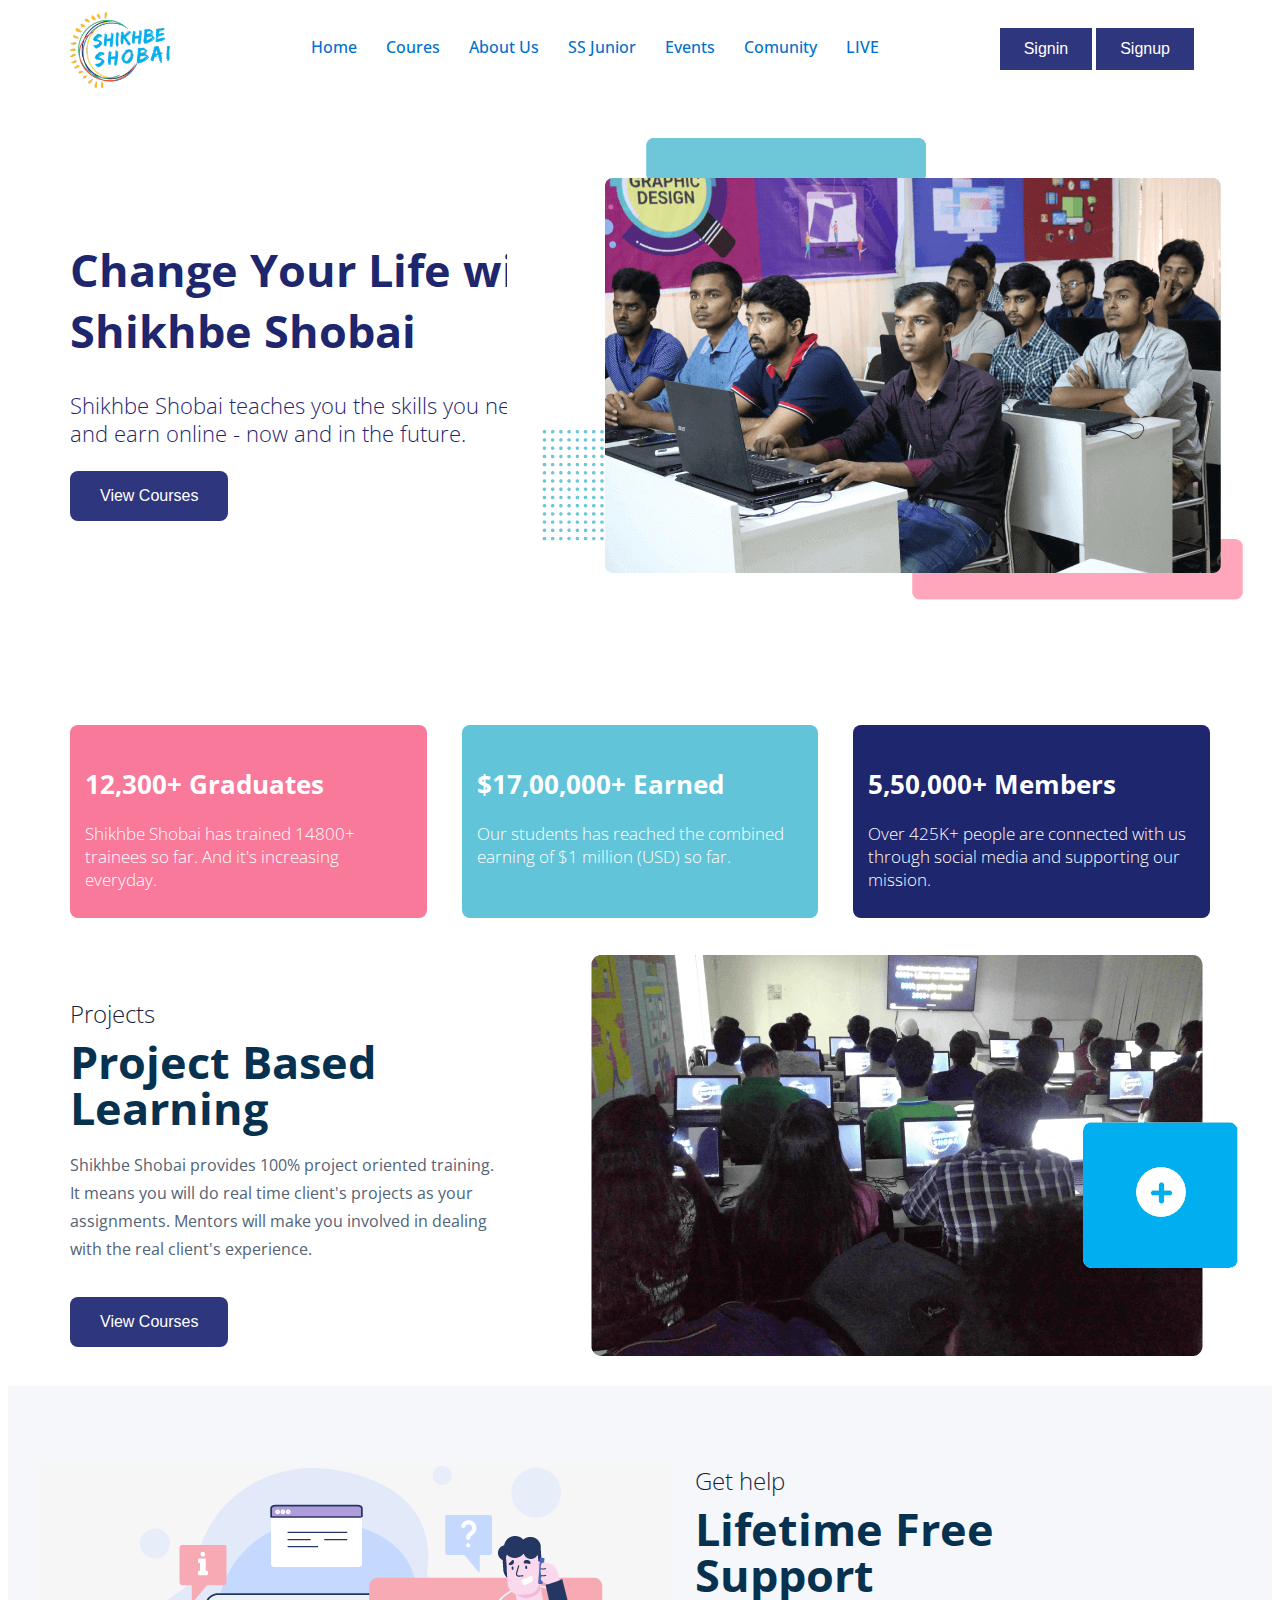
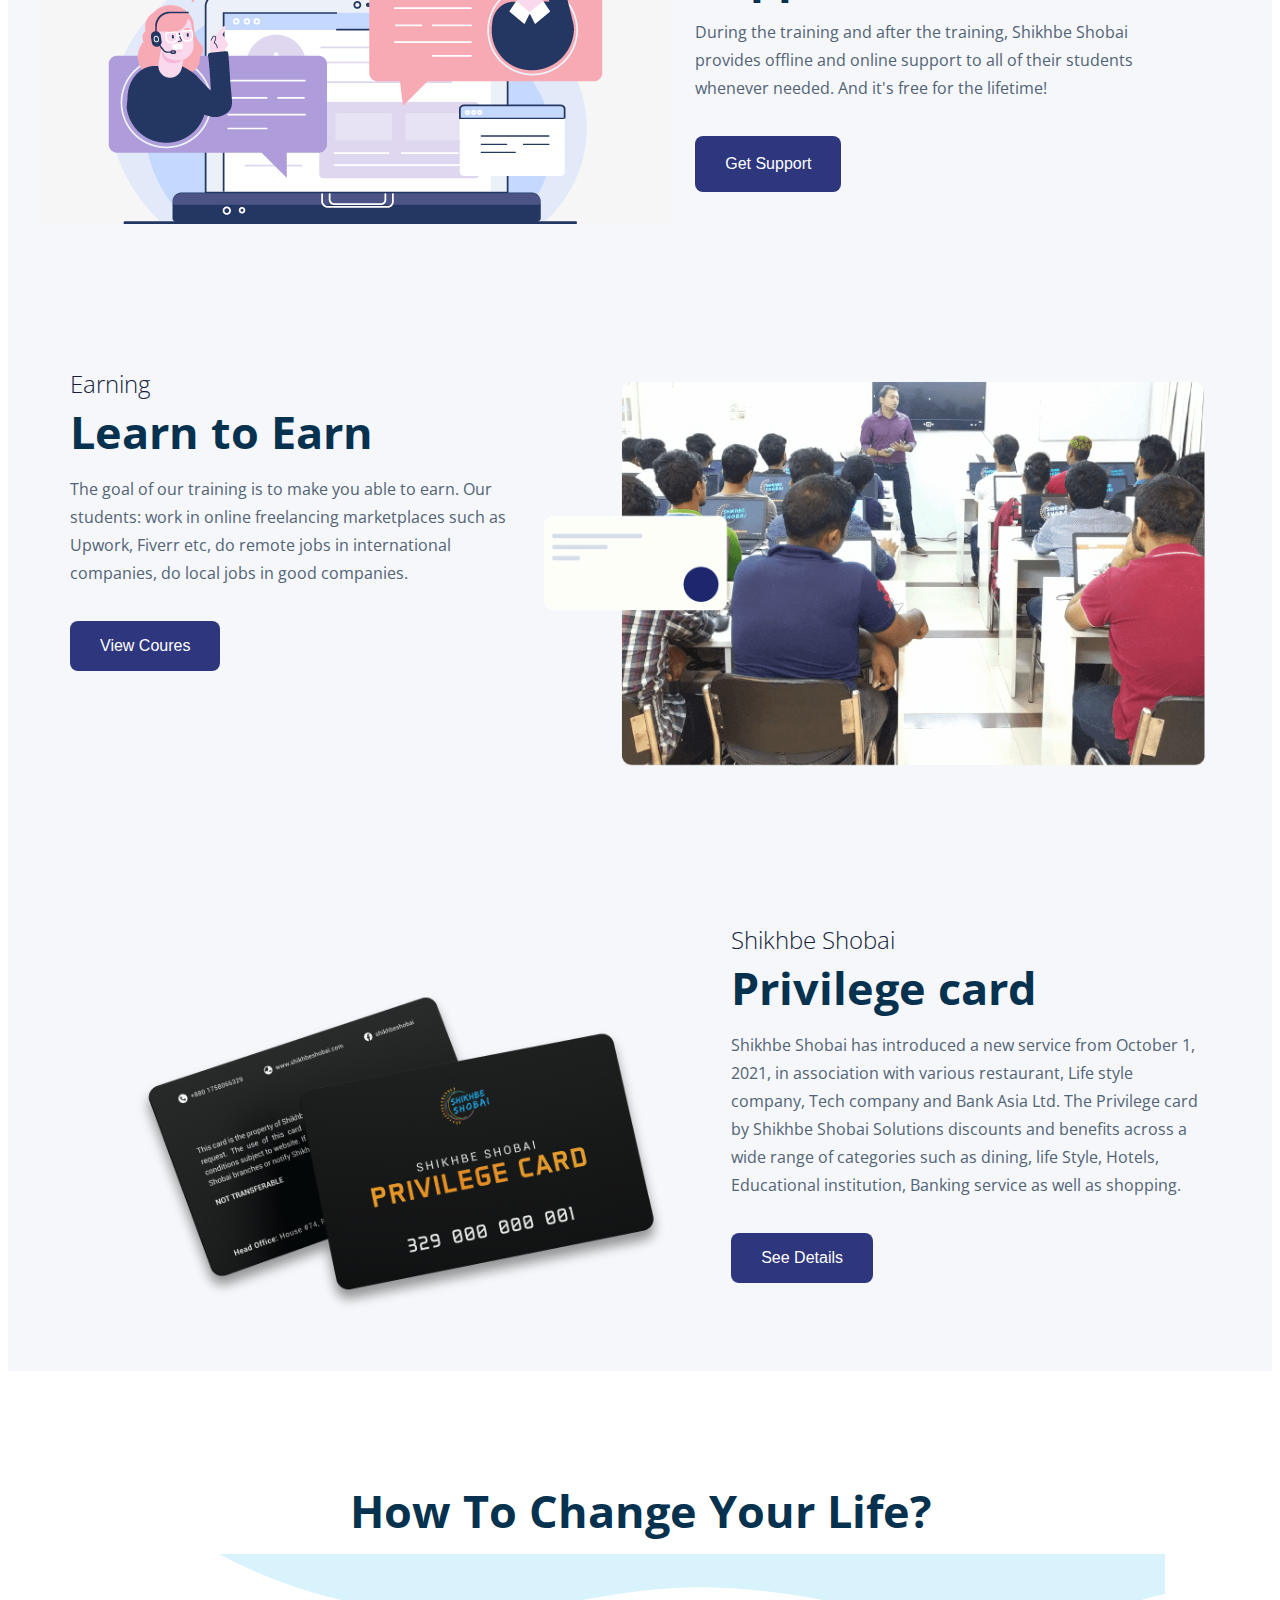
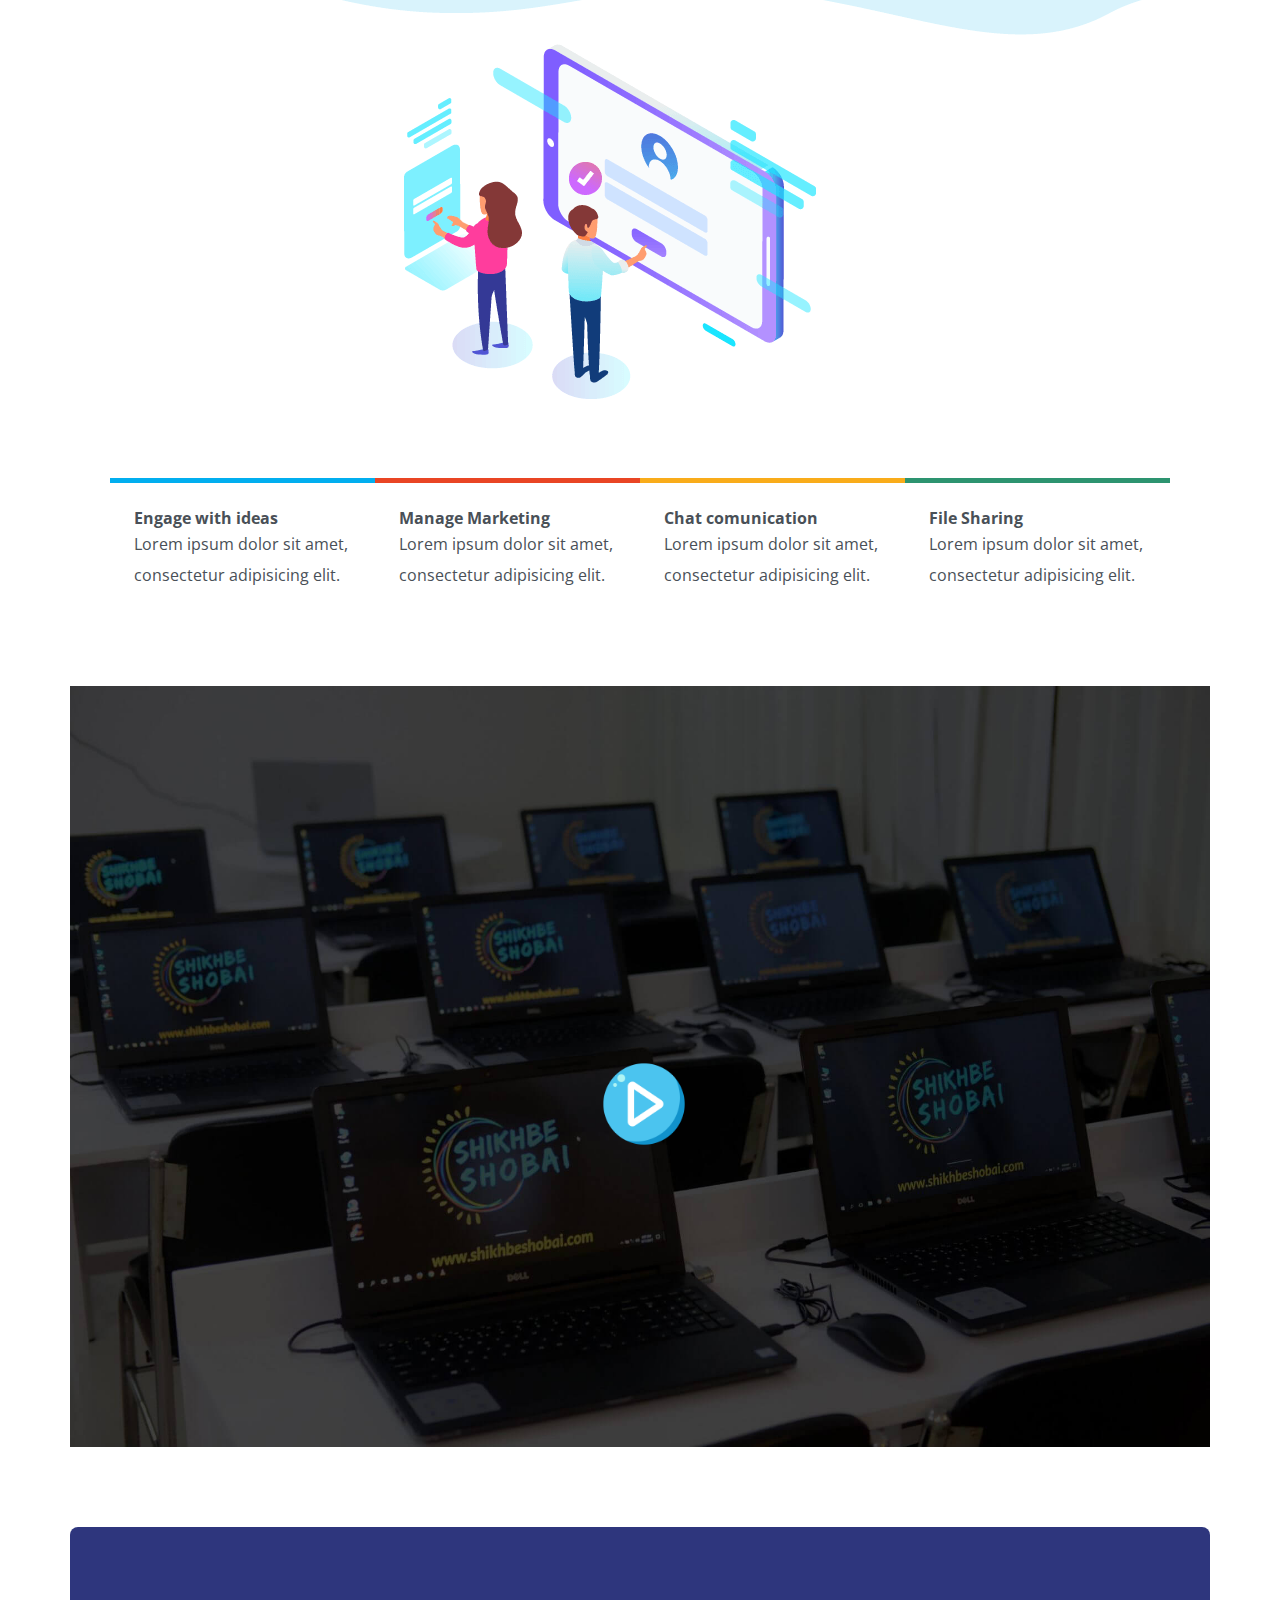
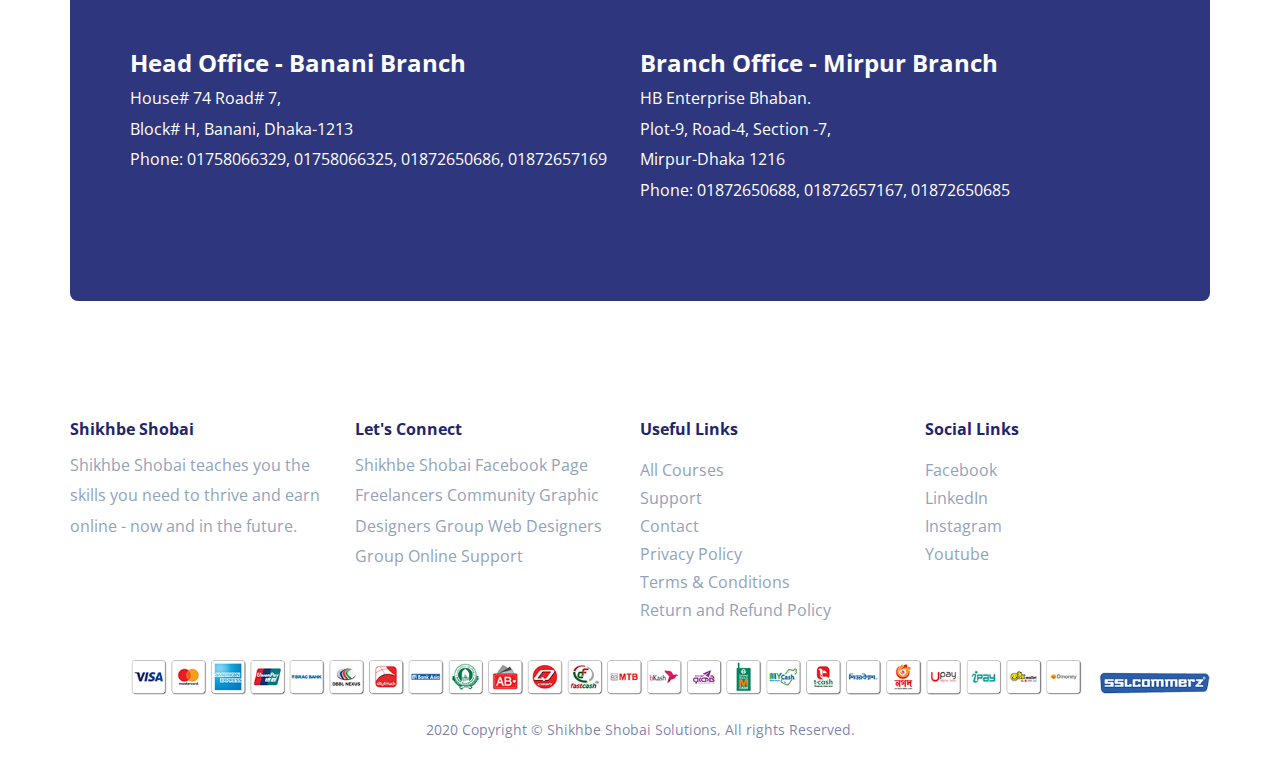
==== index.html @ ce884145 "Add files via upload" ====
<!DOCTYPE html>
<html lang="en">
<head>
    <meta charset="UTF-8">
    <meta http-equiv="X-UA-Compatible" content="IE=edge">
    <meta name="viewport" content="width=device-width, initial-scale=1.0">
    <link rel="stylesheet" href="css/style.css">
    <title>Shikbe Shobai</title>
    <link rel="preconnect" href="https://fonts.googleapis.com">
<link rel="preconnect" href="https://fonts.gstatic.com" crossorigin>
<link href="https://fonts.googleapis.com/css2?family=Open+Sans:ital,wght@0,300;0,400;0,500;0,600;0,700;0,800;1,300;1,400;1,500;1,600;1,700;1,800&display=swap" rel="stylesheet">
    
</head>
<body>
    <!-- Hader code start -->
    <div class="header">
        <div class="container">
          <div class="navbar">
            <div class="logo" >
                <img src="img/Shikhbe-shobai-logo.png" alt="" width="100px">
             </div> 
            <div class="manu-item">
                <ul>
                    <li><a href="">Home</a></li>
                    <li><a href="">Coures</a></li>
                    <li><a href="">About Us</a></li>
                    <li><a href="">SS Junior</a></li>
                    <li><a href="">Events</a></li>
                    <li><a href="">Comunity</a></li>
                    <li><a href="">LIVE</a></li>
                </ul>
            </div>
            <div class="h-btn">
             <div class="Signin">
              <button>Signin</button>
              <button>Signup</button> 
             </div>       
            </div>
          </div>
        </div>

    </div>
    <!-- banner code start -->
   <div class="banner">
    <div class="container">
       <div class="b-content">
        <div class="b-left">
            <h1>Change Your Life with Shikhbe Shobai</h1>
            <p>Shikhbe Shobai teaches you the skills you need to thrive and earn online - now and in the future.</p>
          <a href="">
            <button class="b-btn">View Courses</button>
          </a>
        </div>
        <div class="b-right">
          <img src="img/intro.png" alt="">
        </div>
       </div>
    </div>
   </div>
   <!-- information code start -->
   
   <div class="infor">
    <div class="container">
     <div class="in-content">
      <div class="in-left">
        <h2>12,300+ Graduates</h2>
        <p>Shikhbe Shobai has trained 14800+ trainees so far. And it's increasing everyday.</p>
      </div>
      <div class="in-midd">
        <h2>$17,00,000+ Earned</h2>
        <p>Our students has reached the combined earning of $1 million (USD) so far.</p>
      </div>
      <div class="in-right">
        <h2>5,50,000+ Members</h2>
        <p>Over 425K+ people are connected with us through social media and supporting our mission.</p>
      </div>
     </div>
    </div>
   </div>
   <!-- Project code start -->

   <div class="project">
      <div class="container">
    <div class="project-content">
      <div class="project-left">
          <span>Projects</span>
          <h2>Project Based Learning</h2>
          <p>Shikhbe Shobai provides 100% project oriented training. It means you will do real time client's projects as your assignments. Mentors will make you involved in dealing with the real client's experience.
          </p>
          <a href="">
            <button>View Courses</button>
          </a>
      </div>
      <div class="project-right">
        <img src="img/image2.png" alt="">
      </div>
    </div>
      </div>
   </div>
<!-- services code start -->
<div class="ser-background">
  <div class="services">
    <div class="container">
      <div class="ser-content">
        <div class="ser-left">
          <img src="img/Support.png" alt="">
        </div>
        <div class="ser-right">
          <span>Get help</span>
          <h2>Lifetime Free Support</h2>
          <p>During the training and after the training, Shikhbe Shobai provides offline and online support to all of their students whenever needed. And it's free for the lifetime!
          </p>
          <a href="">
            <button>Get Support</button>
          </a>
        </div>
      </div>
    </div>
  </div>
</div>
<!-- earn code start -->
<div class="ser-background">
  <div class="earn">
    <div class="container">
      <div class="er-content">
        <div class="er-left">
          <span>Earning</span>
          <h2>Learn to Earn</h2>
          <p>The goal of our training is to make you able to earn. Our students: work in online freelancing marketplaces such as Upwork, Fiverr etc, do remote jobs in international companies, do local jobs in good companies.
          </p>
          <a href="">
            <button>View Coures</button>
          </a>
        </div>
        <div class="er-right">
          <img src="img/image3.png" alt="" width="100%" >
        </div>
      </div>
    </div>
  </div>
</div>
<!-- card code start -->
<div class="ser-background">
  <div class="card">
    <div class="container">
      <div class="cd-content">
        <div class="cd-left">
          <img src="img/Card-Mockup.png" alt="" >
        </div>
        <div class="cd-right">
          <span>Shikhbe Shobai</span>
          <h2>Privilege card</h2>
          <p>Shikhbe Shobai has introduced a new service from October 1, 2021, in association with various restaurant, Life style company, Tech company and Bank Asia Ltd. The Privilege card by Shikhbe Shobai Solutions discounts and benefits across a wide range of categories such as dining, life Style, Hotels, Educational institution, Banking service as well as shopping.</p>
          <a href="">
            <button>See Details</button>
          </a>
        </div>
      </div>
    </div>
  </div>
</div>
<!-- motivation code start -->
    <div class="motiv">
      <div class="container">
        <div class="motiv-content">
          <div class="motiv-up"><h2>How To Change Your Life?</h2>
          </div>
          <div class="motiv-down">
            <img src="img/tab-1.png" alt="">
          </div>
        </div>
      </div>
    </div>
    <!-- nav-tabs code start -->
    <div class="nav-tabs">
      <div class="container">
        <div class="nav-tap-content">
          <div class="idea">
            <strong>Engage with ideas</strong>
            <p> Lorem ipsum dolor sit amet, consectetur adipisicing elit.</p>
          </div>
          <div class="marketing">
            <strong>Manage Marketing</strong>
            <p>Lorem ipsum dolor sit amet, consectetur adipisicing elit.</p>
          </div>
          <div class="chat">
            <strong>Chat comunication</strong>
            <p>Lorem ipsum dolor sit amet, consectetur adipisicing elit.</p>
          </div>
          <div class="file">
            <strong>File Sharing</strong>
            <p>Lorem ipsum dolor sit amet, consectetur adipisicing elit.</p>
          </div>      
        </div>
      </div>
    </div>
    <!-- Video code start -->
    <div class="video">
      <div class="container">
        <div class="video-img">
        <img src="img/lab.jpg" alt="">
          <div class="btn-video">
            <a href="https://www.youtube.com/embed/uLDvdlW9VEY">
              <img src="img/play-button.png" alt="">
            </a>
          </div>
        </div>
      </div>
    </div>
    <!-- address code start -->
    <div class="address">
      <div class="container">
        <div class="address-content">
          <div class="address-left">
            <h2>Head Office - Banani Branch</h2>
            <p>House# 74 Road# 7,<br>
              Block# H, Banani, Dhaka-1213 <br>
              Phone: 01758066329, 01758066325, 01872650686, 01872657169</p>
          </div>
          <div class="address-right">
            <h2>Branch Office - Mirpur Branch</h2>
            <p>HB Enterprise Bhaban. <br>
              Plot-9, Road-4, Section -7,<br>
              Mirpur-Dhaka 1216 <br>
              Phone: 01872650688, 01872657167, 01872650685</p>
          </div>
        </div>
      </div>
    </div>
    <!-- footer code start -->
    <div class="footer">
      <div class="container">
        <div class="footer-content">
          <div class="f-address">
            <h5>Shikhbe Shobai</h5>
            <p>Shikhbe Shobai teaches you the skills you need to thrive and earn online - now and in the future.</p>
          </div>
          <div class="f-connect">
            <h5>Let's Connect</h5>
            <p>Shikhbe Shobai Facebook Page Freelancers Community Graphic Designers Group Web Designers Group Online Support</p>
          </div>
          <div class="f-links">
            <h5>Useful Links</h5>
            <ul>
             <div class="hover">
              <li><a href=""></a>All Courses</li>
              <li><a href=""></a>Support</li>
              <li><a href=""></a>Contact</li>
              <li><a href=""></a>Privacy Policy</li>
              <li><a href=""></a>Terms & Conditions</li>
              <li><a href=""></a>Return and Refund Policy</li>
             </div>
            </ul>
          </div>
          <div class="f-s-links">
            <h5>Social Links</h5>
            <ul>
              <div class="hover">
              <li><a href=""></a>Facebook</li>
              <li><a href=""></a>LinkedIn</li>
              <li><a href=""></a>Instagram</li>
              <li><a href=""></a>Youtube</li>
              </div>
            </ul>
          </div>
        </div>
      </div>
    </div>
    <!-- partner code start -->
    <div class="partner">
      <div class="container">
        <div class="partner-content">
          <img src="img/ssl_logo.png" alt="">
        </div>
      </div>
    </div>
</body>
<!-- Copyright code start -->
<div class="copyright">
  <p>2020 Copyright © Shikhbe Shobai Solutions, All rights Reserved.</p>
</div>
</html>
---- css/style.css ----
/* 
  margin: 0;
  padding: 0;
*/
body{
    font-family: 'Open Sans', sans-serif;
}
a{
    text-decoration: none;
}
.header{
    width: 100%;
    padding-top: 4px;
    padding-bottom: 16px;
}
.container{
    width: 1140px;
    margin: auto;
}

.navbar{
    display: flex;
    justify-content: space-between;
}
.manu-item li{
    list-style: none;
    display: inline-block;
    margin-left: 11px;
    margin-right: 14px;
    margin-top: 8px;
}
.manu-item a{
    font-size: 16px;
    color: #0071cc;
    font-weight: 500;
}
.manu-item :hover{
    color: #1e266d;
}
.h-btn{
    margin: 16px;
}
.Signin :hover{
    background-color: #0071cc;

}
.h-btn button {
    background-color: #2e367d;
    color: white;
    padding-top: 12px;
    padding-bottom: 12px;
    padding-left: 24px;
    padding-right: 24px;  
    border: none;
    font-size: 16px;
    cursor: pointer;
}
.banner{
    width: 100%;
}
.b-content{
    display: flex;

}
.b-left{
    flex-basis: 50%;
    padding-top: 100px;
}
.b-left h1{
    color: #1e266d;
    font-size: 45px;
    font-weight: 700;
}
.b-left p{
    color: #1e266d;
}
.b-right{
    flex-basis: 50%;
}
.b-right img{
    position: absolute;
    right: 0px;
    top: 120px;

}
.b-left p{
    margin-bottom: 20px;
    margin-top: 20px;
    font-size: 22px;
    color: #1e266d;
    line-height: 28px;
    font-weight: 300;
}
.b-btn{
    background-color: #2e367d;
    color: white;
    padding: 16px 30px;
    border: none;
    font-size: 16px;
    margin-top: 4px;
    border-radius: 8px;
    cursor: pointer;
}
.b-left a :hover{
    background-color: #0071cc;
}
.infor{
    width: 100%;
    padding-top: 4px;
    padding-bottom: 16px;
}
.in-content{
    display: flex;
    justify-content: space-between;
    margin-top: 200px;
}
.in-left{
    background-color:#f9799a;
    border-radius: 8px;
    padding: 20px 15px 10px 15px;
    display: block;
    font-size: 17px;
    font-weight: 300;
    color: #fff;
    flex-basis:33.33%;
    margin-right: 35px;
}
.in-midd{
    background-color:#61c4d8;
    border-radius: 8px;
    padding: 20px 15px 10px 15px;
    display: block;
    font-size: 17px;
    font-weight: 300;
    color: #fff;;
    flex-basis:33.33%;
    margin-right: 35px;
}
.in-right{
    background-color:#1e266d;
    border-radius: 8px;
    padding: 20px 15px 10px 15px;
    display: block;
    font-size: 17px;
    font-weight: 300;
    color: #fff;
    flex-basis:33.33%;
    margin-right: 0px;
}
.project{
    width: 100%;
}
.project-content{
    display: flex;
}
.project-left{
      flex-basis: 42%;
      margin-top: 25px;
      padding-top: 40px;
}
.project-left h2{
    color:  #07324f;
    font-size: 45px;
    font-weight: 700;
    margin: 0 0 20px;
    line-height: 46px;
}
.project-right{
    flex-basis: 60%;
    margin: 0px -28px 0px 61px;
}
.project-left span{
    color: #171f3c;
    font-size: 24px;
    display: block;
    margin-bottom: 10px;
    line-height: 30px;
    font-weight: 300;
}
.project-left p{
        color: #526375;
        font-size: 16px;
        line-height: 28px;
        font-weight: 400;
        margin-bottom: 30px;
        margin-top: 0px;
}
.project-left button{
    background-color: #2e367d;
    color: white;
    padding: 16px 30px;
    border: none;
    font-size: 16px;
    margin-top: 4px;
    border-radius: 8px;
    cursor: pointer;
}
.project-left a :hover {
    background-color: #0071cc;
}
.services{
      width: 100%;
      padding-top: 80px;
      padding-bottom: 60px
}
.ser-content{
    display: flex;
}
.ser-right span{
    color: #171f3c;
    font-size: 24px;
    display: block;
    margin-bottom: 10px;
    line-height: 30px;
    font-weight: 300;
}
.ser-right h2{
    font-size: 45px;
    color: #07324f;
    line-height: 46px;
    margin-bottom: 20px;
    font-weight: 700;
    margin-top: 0px;
}
.ser-right p{
    color: #526375;
    font-size: 16px;
    line-height: 28px;
    font-weight: 400;
    margin-bottom: 30px;
    margin-top: 0px;
}
.ser-right button{
    background-color: #2e367d;
    color: white;
    padding: 19px 30px;
    border: none;
    font-size: 16px;
    margin-top: 4px;
    border-radius: 8px;
    cursor: pointer;
}
.ser-right a :hover{
    background-color: #0071cc;
}
.ser-right{
 flex-basis: 42%;   
}
.ser-left{
    flex-basis: 58%;
    margin: 0px -4px 0px -32px;
}
.ser-background{
    background-color: #f5f7fa;
}
.earn{
    width: 100%;
    padding-top: 80px;
    padding-bottom: 60px;
}
.er-content{
    display: flex;
}
.er-left span{
    color: #171f3c;
    font-size: 24px;
    display: block;
    margin-bottom: 10px;
    line-height: 30px;
    font-weight: 300;
}
.er-left h2{
font-size: 45px;
color: #07324f;
line-height: 46px;
margin-bottom: 20px;
font-weight: 700;
margin-top: 0px;
}
.er-left p{
    color: #526375;
    font-size: 16px;
    line-height: 28px;
    font-weight: 400;
    margin-bottom: 30px;
    margin-top: 0px;
    margin-right: 30px;
}
.er-left button{
    background-color: #2e367d;
    color: white;
    padding: 16px 30px;
    border: none;
    font-size: 16px;
    margin-top: 4px;
    border-radius: 8px;
    cursor: pointer;
}
.er-left a :hover{
    background-color: #0071cc;
}
.er-left{
    flex-basis: 42%;
}
.er-right{
    flex-basis: 58%;
    width: 100%;
    margin: 0px -31px 0px -5px;
}
.card{
    width: 100%;
    padding-top: 80px;
    padding-bottom: 60px;
}
.cd-content{
    display: flex;
}
.cd-right span{
    color: #171f3c;
    font-size: 24px;
    display: block;
    margin-bottom: 10px;
    line-height: 30px;
    font-weight: 300;
}
.cd-right h2{
    font-size: 45px;
    color: #07324f;
    line-height: 46px;
    margin-bottom: 20px;
    font-weight: 700;
    margin-top: 0px;
}
.cd-right p{
    color: #526375;
    font-size: 16px;
    line-height: 28px;
    font-weight: 400;
    margin-bottom: 30px;
    margin-top: 0px;
}
.cd-right button{
    background-color: #2e367d;
    color: white;
    padding: 16px 30px;
    border: none;
    font-size: 16px;
    margin-top: 4px;
    border-radius: 8px;
    cursor: pointer;
}
.cd-right a :hover{
    background-color: #0071cc;
}
.cd-right{
    flex-basis: 42%;
}
.cd-left{
    flex-basis:58%;  
}
.cd-left img{
    width: 80%;
    display: block;
    margin: 50px auto 0;
}
.motiv{
    width: 100%;
    padding-top: 80px;
}
.motiv-content{
    margin-right: -15px;
    margin-left: -15px;
}
.motiv-up h2{
    font-size: 45px;
    color: #07324f;
    line-height: 46px;
    margin-bottom: 20px;
    font-weight: 700;
    text-align: center;
} 
.motiv-down{
    width: 100%;
    vertical-align: inherit;
}
.nav-tabs{
    width: 100%;
    padding-bottom: 80px;
}
.nav-tap-content{
    display: flex;
    padding: 1.5rem 2.5rem 0;
}
.idea{
    flex-basis: 25%;
    padding: 1.5rem 1.5rem 0;
    color: #495057;
    border: none;
    background-color: #fff;
    border-color: transparent;
    border-top: 5px solid #01AEEF;
}
.marketing{
    flex-basis: 25%;
    padding: 1.5rem 1.5rem 0;
    color: #495057;
    border: none;
    background-color: #fff;
    border-color: transparent;
    border-top: 5px solid #E94524;
}
.chat{
    flex-basis: 25%;   
    padding:1.5rem 1.5rem 0;
    color: #495057;
    border: none;
    background-color: #fff;
    border-color: transparent;
    border-top: 5px solid #F9AC1A;
}
.file{
    flex-basis: 25%;
    padding:1.5rem 1.5rem 0;
    color: #495057;
    border: none;
    background-color: #fff;
    border-color: transparent;
    border-top: 5px solid #2D9470;
}
.nav-tap-content strong{
    display: block;
}
.nav-tap-content p{
    line-height: 1.9;
    margin-top: 0;
}
.video-img img{
 width: 100%;
}
.btn-video{
width: 100%;
}
.btn-video img{
    width: 100px;
}
.video-img{
    position: relative;
}
.btn-video{
    width: 100%;
    margin: 0 auto;
}
.btn-video a{
    position: absolute;
    top: 48%;
    left: 46%;
}
.btn-video img{
    transition: ease-out 1s;
}
.btn-video a :hover{
    transition: 1s;
    scale:1.2 ;
}
.address{
    width: 100%;
    margin-top: 75px;
}
.address-content{
    display: flex;
    border-radius: 8px;
    margin-bottom: 60px;
    padding: 100px 60px 80px 60px;
    background-color: #2e367d;
}
.address-left h2{
    color: #fff;
    font-size: 24px;
    margin-bottom: -12px;
}
.address-left p{
    color: #fff;
    line-height: 1.9;
}
.address-right h2{
    color: #fff;
    font-size: 24px;
    margin-bottom: -12px;
}
.address-right p{
    color: #fff;
    line-height: 1.9;
}
.address-left{
    flex-basis: 50%;
}
.address-right{
    flex-basis: 50%;
}
.footer{
    width: 100%;
    padding: 30px 0 20px;
}
.footer-content{
    display: flex;
}
.f-address{
    flex-basis: 25%;
}
.f-connect{
    flex-basis: 25%;
}
.f-links{
    flex-basis: 25%;
}
.f-s-links{
    flex-basis: 25%;
}
.f-address h5{
    color: #1e266d;
    font-size: 16px;
    margin-bottom: 0px;
}
.f-address p{
    color: #91a3bb;
    line-height: 1.9;
    padding-right: 17px;
    margin-top: 10px;
}
.f-connect h5{
    color: #1e266d;
    font-size: 16px;
    margin-bottom: 0px;
}
.f-connect p{
    color: #91a3bb;
    line-height: 1.9;
    padding-right: 17px;
    margin-top: 10px;
}
.f-links h5{
    color: #1e266d;
    font-size: 16px;
    margin-bottom: 0px;
}
.f-links ul{
    list-style: none;
    padding-left: 0px;
    color: #91a3bb;
    line-height: 28px;
    cursor: pointer;
}
.hover :hover{
    color: #2e367d;
}
.hover li{
    transition: 0.5s;
}
.hover li:hover{
    transition: 0.5s;
    margin-left: 12px;
}
.f-s-links ul{
    list-style: none;
    padding-left: 0px;
    color: #91a3bb;
    line-height: 28px;
    cursor: pointer;
}
.f-s-links h5{
    color: #1e266d;
    font-size: 16px;
    margin-bottom: 0px;
}
.partner{
    width: 100%;
}
.partner-content img{
    width: 100%;
}
.copyright{
    text-align: center;
}
.copyright p{
    margin: 0px auto;
    padding-top: 20px;
    padding-bottom: 10px;
    color: #2e367da1;
    font-size: 14px;
}
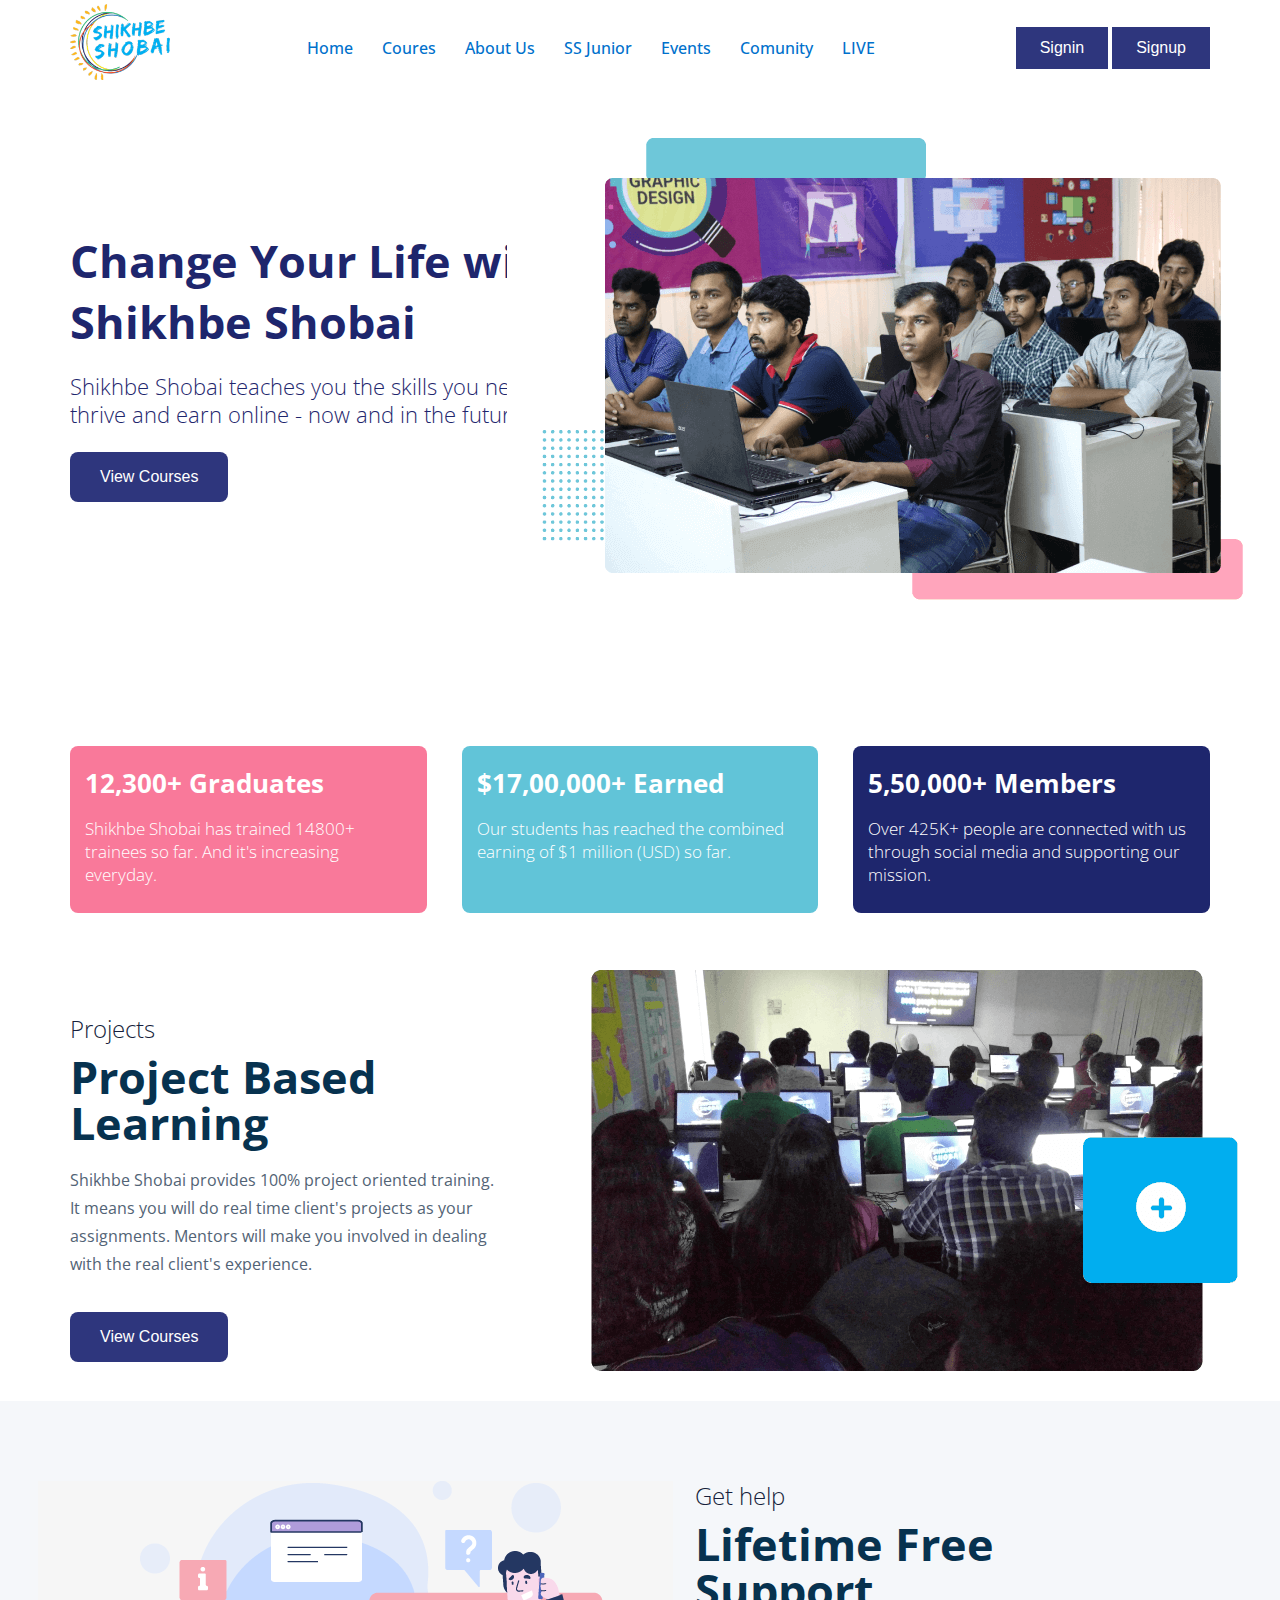
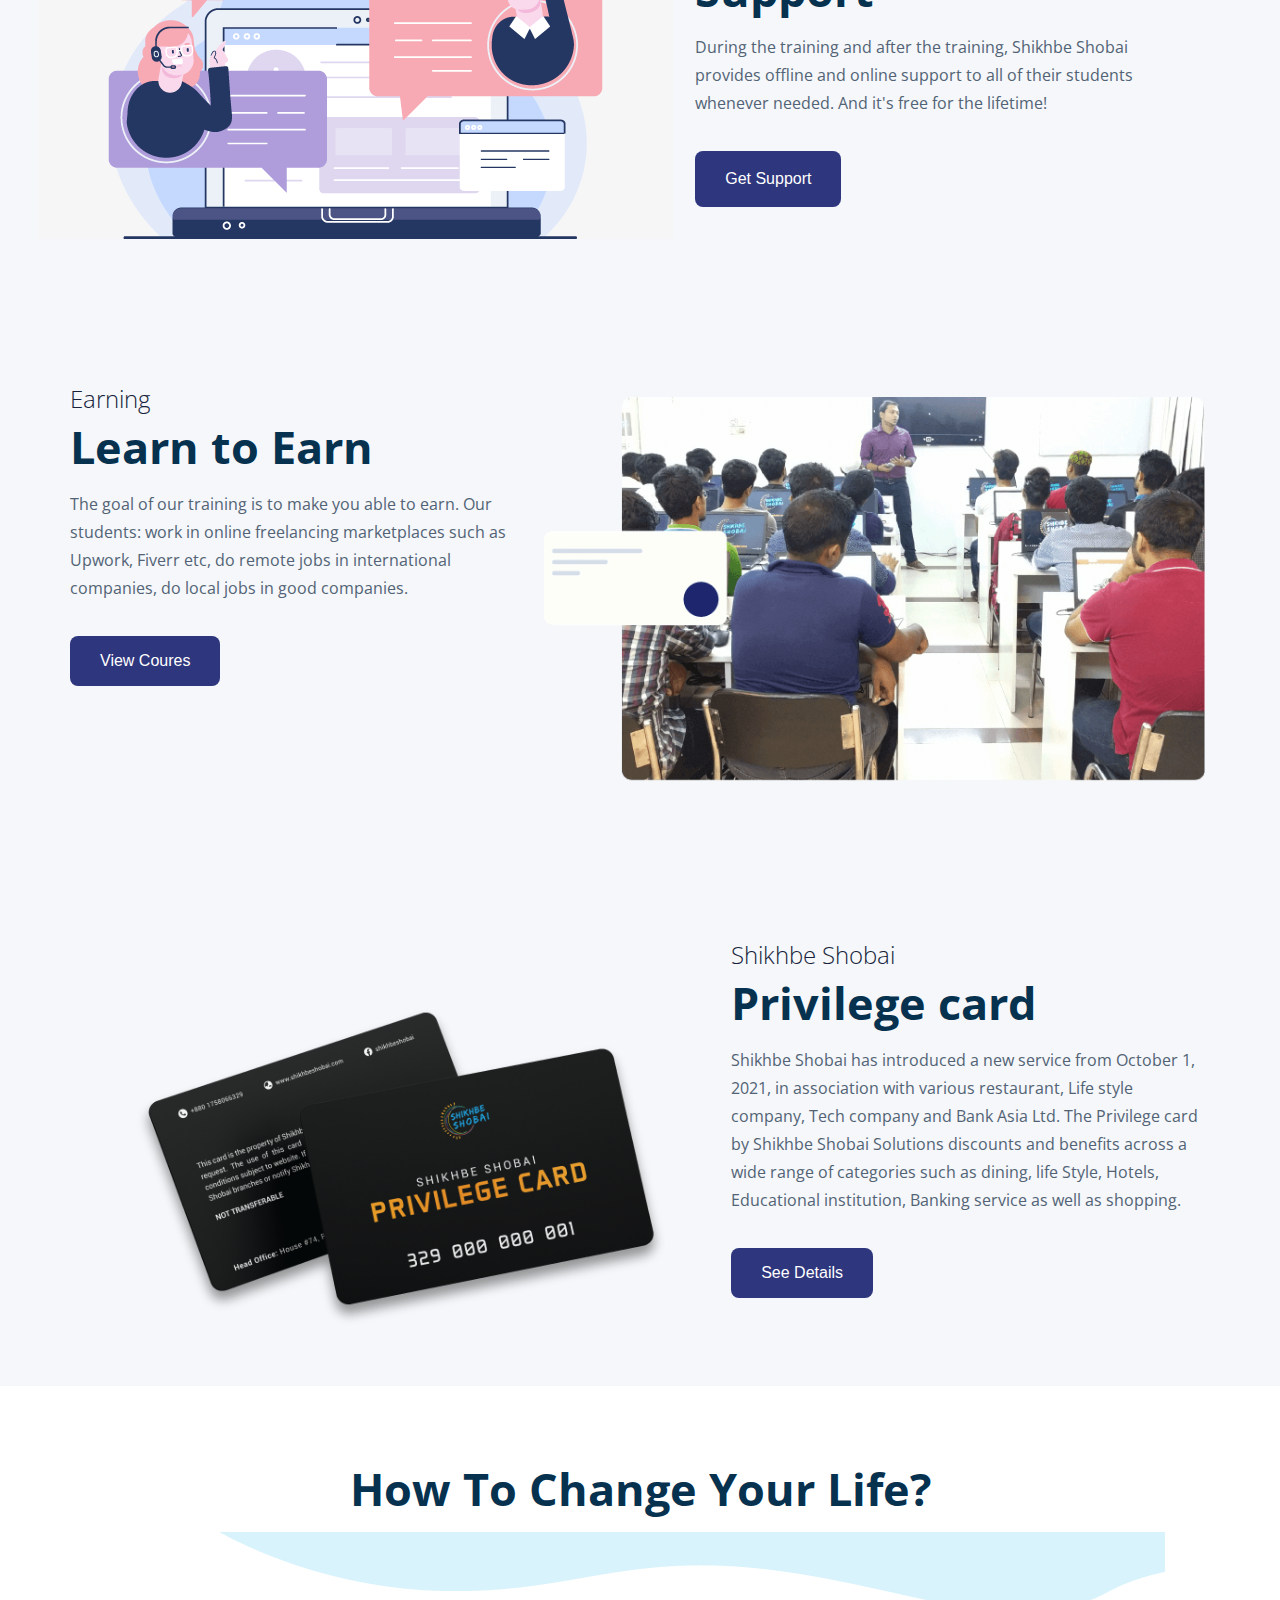
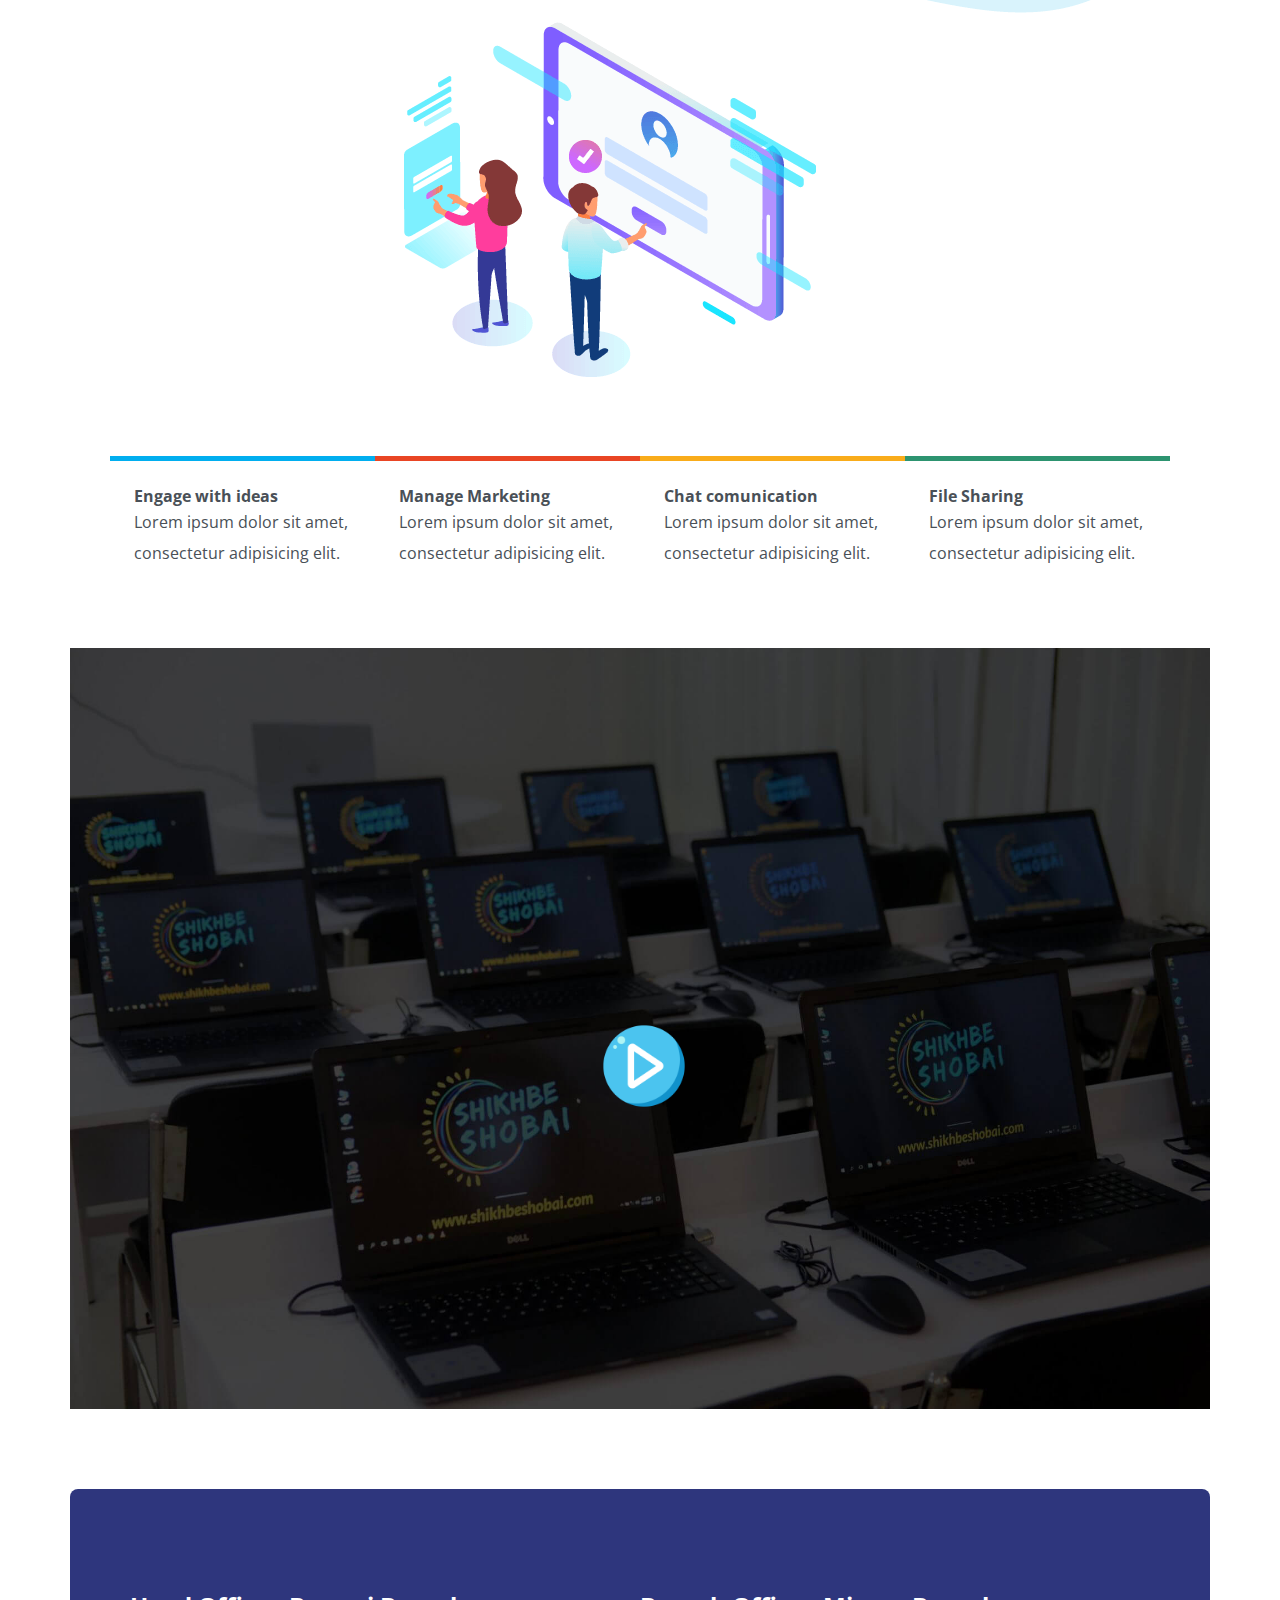
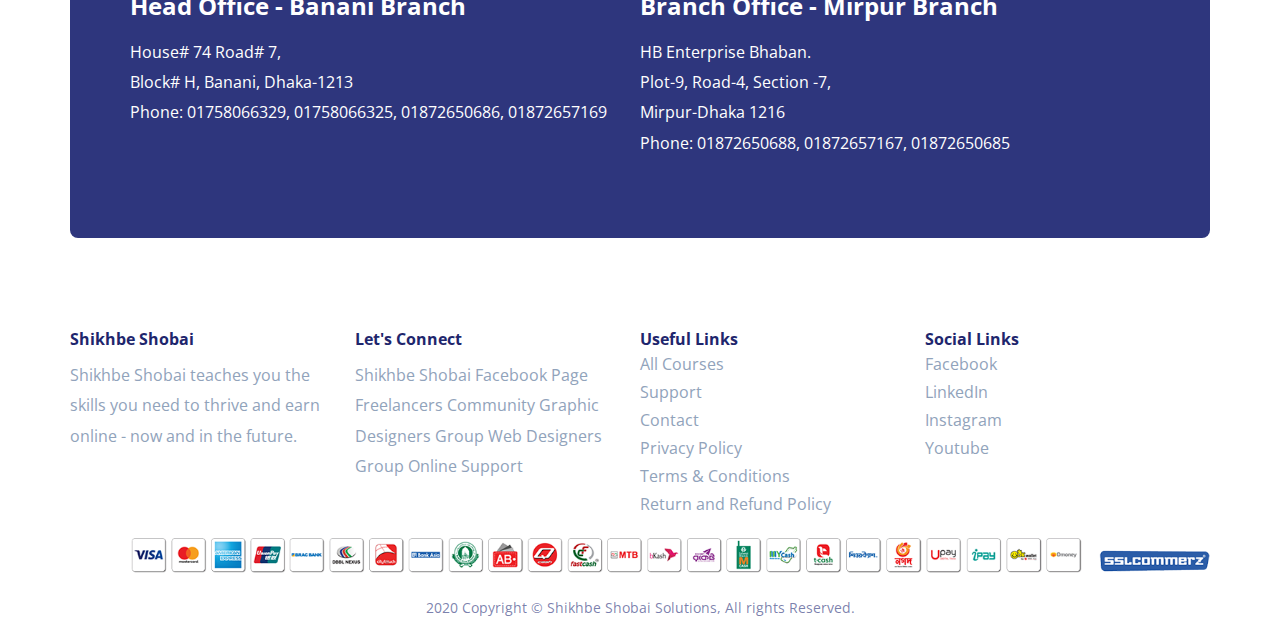
==== commit c257f9e2: "Add files via upload" ====
--- a/index.html
+++ b/index.html
@@ -1,172 +1,204 @@
 <!DOCTYPE html>
 <html lang="en">
-<head>
-    <meta charset="UTF-8">
-    <meta http-equiv="X-UA-Compatible" content="IE=edge">
-    <meta name="viewport" content="width=device-width, initial-scale=1.0">
-    <link rel="stylesheet" href="css/style.css">
+  <head>
+    <meta charset="UTF-8" />
+    <meta http-equiv="X-UA-Compatible" content="IE=edge" />
+    <meta name="viewport" content="width=device-width, initial-scale=1.0" />
     <title>Shikbe Shobai</title>
-    <link rel="preconnect" href="https://fonts.googleapis.com">
-<link rel="preconnect" href="https://fonts.gstatic.com" crossorigin>
-<link href="https://fonts.googleapis.com/css2?family=Open+Sans:ital,wght@0,300;0,400;0,500;0,600;0,700;0,800;1,300;1,400;1,500;1,600;1,700;1,800&display=swap" rel="stylesheet">
-    
-</head>
-<body>
+    <!-- css link here -->
+    <link rel="stylesheet" href="css/style.css" />
+    <!-- fonts link here -->
+    <link rel="preconnect" href="https://fonts.googleapis.com" />
+    <link rel="preconnect" href="https://fonts.gstatic.com" crossorigin />
+    <link
+      href="https://fonts.googleapis.com/css2?family=Open+Sans:ital,wght@0,300;0,400;0,500;0,600;0,700;0,800;1,300;1,400;1,500;1,600;1,700;1,800&display=swap"
+      rel="stylesheet"
+    />
+  </head>
+  <body>
     <!-- Hader code start -->
     <div class="header">
+      <div class="container">
+        <div class="navbar">
+          <div class="logo">
+            <img src="img/Shikhbe-shobai-logo.png" alt="" width="100px" />
+          </div>
+          <div class="manu-item">
+            <ul>
+              <li><a href="">Home</a></li>
+              <li><a href="">Coures</a></li>
+              <li><a href="">About Us</a></li>
+              <li><a href="">SS Junior</a></li>
+              <li><a href="">Events</a></li>
+              <li><a href="">Comunity</a></li>
+              <li><a href="">LIVE</a></li>
+            </ul>
+          </div>
+          <div class="h-btn">
+            <div class="Signin">
+              <a href="signin.html"><button>Signin</button></a>
+              <a href="signup.html"><button>Signup</button></a>
+            </div>
+          </div>
+        </div>
+      </div>
+    </div>
+    <!-- banner code start -->
+    <div class="banner">
+      <div class="container">
+        <div class="b-content">
+          <div class="b-left">
+            <h1>Change Your Life with Shikhbe Shobai</h1>
+            <p>
+              Shikhbe Shobai teaches you the skills you need to thrive and earn
+              online - now and in the future.
+            </p>
+            <a href="">
+              <button class="b-btn">View Courses</button>
+            </a>
+          </div>
+          <div class="b-right">
+            <img src="img/intro.png" alt="" />
+          </div>
+        </div>
+      </div>
+    </div>
+    <!-- information code start -->
+
+    <div class="infor">
+      <div class="container">
+        <div class="in-content">
+          <div class="in-left">
+            <h2>12,300+ Graduates</h2>
+            <p>
+              Shikhbe Shobai has trained 14800+ trainees so far. And it's
+              increasing everyday.
+            </p>
+          </div>
+          <div class="in-midd">
+            <h2>$17,00,000+ Earned</h2>
+            <p>
+              Our students has reached the combined earning of $1 million (USD)
+              so far.
+            </p>
+          </div>
+          <div class="in-right">
+            <h2>5,50,000+ Members</h2>
+            <p>
+              Over 425K+ people are connected with us through social media and
+              supporting our mission.
+            </p>
+          </div>
+        </div>
+      </div>
+    </div>
+    <!-- Project code start -->
+
+    <div class="project">
+      <div class="container">
+        <div class="project-content">
+          <div class="project-left">
+            <span>Projects</span>
+            <h2>Project Based Learning</h2>
+            <p>
+              Shikhbe Shobai provides 100% project oriented training. It means
+              you will do real time client's projects as your assignments.
+              Mentors will make you involved in dealing with the real client's
+              experience.
+            </p>
+            <a href="">
+              <button>View Courses</button>
+            </a>
+          </div>
+          <div class="project-right">
+            <img src="img/image2.png" alt="" />
+          </div>
+        </div>
+      </div>
+    </div>
+    <!-- services code start -->
+    <div class="ser-background">
+      <div class="services">
         <div class="container">
-          <div class="navbar">
-            <div class="logo" >
-                <img src="img/Shikhbe-shobai-logo.png" alt="" width="100px">
-             </div> 
-            <div class="manu-item">
-                <ul>
-                    <li><a href="">Home</a></li>
-                    <li><a href="">Coures</a></li>
-                    <li><a href="">About Us</a></li>
-                    <li><a href="">SS Junior</a></li>
-                    <li><a href="">Events</a></li>
-                    <li><a href="">Comunity</a></li>
-                    <li><a href="">LIVE</a></li>
-                </ul>
-            </div>
-            <div class="h-btn">
-             <div class="Signin">
-              <button>Signin</button>
-              <button>Signup</button> 
-             </div>       
-            </div>
-          </div>
-        </div>
-
-    </div>
-    <!-- banner code start -->
-   <div class="banner">
-    <div class="container">
-       <div class="b-content">
-        <div class="b-left">
-            <h1>Change Your Life with Shikhbe Shobai</h1>
-            <p>Shikhbe Shobai teaches you the skills you need to thrive and earn online - now and in the future.</p>
-          <a href="">
-            <button class="b-btn">View Courses</button>
-          </a>
-        </div>
-        <div class="b-right">
-          <img src="img/intro.png" alt="">
-        </div>
-       </div>
-    </div>
-   </div>
-   <!-- information code start -->
-   
-   <div class="infor">
-    <div class="container">
-     <div class="in-content">
-      <div class="in-left">
-        <h2>12,300+ Graduates</h2>
-        <p>Shikhbe Shobai has trained 14800+ trainees so far. And it's increasing everyday.</p>
-      </div>
-      <div class="in-midd">
-        <h2>$17,00,000+ Earned</h2>
-        <p>Our students has reached the combined earning of $1 million (USD) so far.</p>
-      </div>
-      <div class="in-right">
-        <h2>5,50,000+ Members</h2>
-        <p>Over 425K+ people are connected with us through social media and supporting our mission.</p>
-      </div>
-     </div>
-    </div>
-   </div>
-   <!-- Project code start -->
-
-   <div class="project">
-      <div class="container">
-    <div class="project-content">
-      <div class="project-left">
-          <span>Projects</span>
-          <h2>Project Based Learning</h2>
-          <p>Shikhbe Shobai provides 100% project oriented training. It means you will do real time client's projects as your assignments. Mentors will make you involved in dealing with the real client's experience.
-          </p>
-          <a href="">
-            <button>View Courses</button>
-          </a>
-      </div>
-      <div class="project-right">
-        <img src="img/image2.png" alt="">
-      </div>
-    </div>
-      </div>
-   </div>
-<!-- services code start -->
-<div class="ser-background">
-  <div class="services">
-    <div class="container">
-      <div class="ser-content">
-        <div class="ser-left">
-          <img src="img/Support.png" alt="">
-        </div>
-        <div class="ser-right">
-          <span>Get help</span>
-          <h2>Lifetime Free Support</h2>
-          <p>During the training and after the training, Shikhbe Shobai provides offline and online support to all of their students whenever needed. And it's free for the lifetime!
-          </p>
-          <a href="">
-            <button>Get Support</button>
-          </a>
-        </div>
-      </div>
-    </div>
-  </div>
-</div>
-<!-- earn code start -->
-<div class="ser-background">
-  <div class="earn">
-    <div class="container">
-      <div class="er-content">
-        <div class="er-left">
-          <span>Earning</span>
-          <h2>Learn to Earn</h2>
-          <p>The goal of our training is to make you able to earn. Our students: work in online freelancing marketplaces such as Upwork, Fiverr etc, do remote jobs in international companies, do local jobs in good companies.
-          </p>
-          <a href="">
-            <button>View Coures</button>
-          </a>
-        </div>
-        <div class="er-right">
-          <img src="img/image3.png" alt="" width="100%" >
-        </div>
-      </div>
-    </div>
-  </div>
-</div>
-<!-- card code start -->
-<div class="ser-background">
-  <div class="card">
-    <div class="container">
-      <div class="cd-content">
-        <div class="cd-left">
-          <img src="img/Card-Mockup.png" alt="" >
-        </div>
-        <div class="cd-right">
-          <span>Shikhbe Shobai</span>
-          <h2>Privilege card</h2>
-          <p>Shikhbe Shobai has introduced a new service from October 1, 2021, in association with various restaurant, Life style company, Tech company and Bank Asia Ltd. The Privilege card by Shikhbe Shobai Solutions discounts and benefits across a wide range of categories such as dining, life Style, Hotels, Educational institution, Banking service as well as shopping.</p>
-          <a href="">
-            <button>See Details</button>
-          </a>
-        </div>
-      </div>
-    </div>
-  </div>
-</div>
-<!-- motivation code start -->
+          <div class="ser-content">
+            <div class="ser-left">
+              <img src="img/Support.png" alt="" />
+            </div>
+            <div class="ser-right">
+              <span>Get help</span>
+              <h2>Lifetime Free Support</h2>
+              <p>
+                During the training and after the training, Shikhbe Shobai
+                provides offline and online support to all of their students
+                whenever needed. And it's free for the lifetime!
+              </p>
+              <a href="">
+                <button>Get Support</button>
+              </a>
+            </div>
+          </div>
+        </div>
+      </div>
+    </div>
+    <!-- earn code start -->
+    <div class="ser-background">
+      <div class="earn">
+        <div class="container">
+          <div class="er-content">
+            <div class="er-left">
+              <span>Earning</span>
+              <h2>Learn to Earn</h2>
+              <p>
+                The goal of our training is to make you able to earn. Our
+                students: work in online freelancing marketplaces such as
+                Upwork, Fiverr etc, do remote jobs in international companies,
+                do local jobs in good companies.
+              </p>
+              <a href="">
+                <button>View Coures</button>
+              </a>
+            </div>
+            <div class="er-right">
+              <img src="img/image3.png" alt="" width="100%" />
+            </div>
+          </div>
+        </div>
+      </div>
+    </div>
+    <!-- card code start -->
+    <div class="ser-background">
+      <div class="card">
+        <div class="container">
+          <div class="cd-content">
+            <div class="cd-left">
+              <img src="img/Card-Mockup.png" alt="" />
+            </div>
+            <div class="cd-right">
+              <span>Shikhbe Shobai</span>
+              <h2>Privilege card</h2>
+              <p>
+                Shikhbe Shobai has introduced a new service from October 1,
+                2021, in association with various restaurant, Life style
+                company, Tech company and Bank Asia Ltd. The Privilege card by
+                Shikhbe Shobai Solutions discounts and benefits across a wide
+                range of categories such as dining, life Style, Hotels,
+                Educational institution, Banking service as well as shopping.
+              </p>
+              <a href="">
+                <button>See Details</button>
+              </a>
+            </div>
+          </div>
+        </div>
+      </div>
+    </div>
+    <!-- motivation code start -->
     <div class="motiv">
       <div class="container">
         <div class="motiv-content">
-          <div class="motiv-up"><h2>How To Change Your Life?</h2>
-          </div>
+          <div class="motiv-up"><h2>How To Change Your Life?</h2></div>
           <div class="motiv-down">
-            <img src="img/tab-1.png" alt="">
+            <img src="img/tab-1.png" alt="" />
           </div>
         </div>
       </div>
@@ -177,7 +209,7 @@
         <div class="nav-tap-content">
           <div class="idea">
             <strong>Engage with ideas</strong>
-            <p> Lorem ipsum dolor sit amet, consectetur adipisicing elit.</p>
+            <p>Lorem ipsum dolor sit amet, consectetur adipisicing elit.</p>
           </div>
           <div class="marketing">
             <strong>Manage Marketing</strong>
@@ -190,7 +222,7 @@
           <div class="file">
             <strong>File Sharing</strong>
             <p>Lorem ipsum dolor sit amet, consectetur adipisicing elit.</p>
-          </div>      
+          </div>
         </div>
       </div>
     </div>
@@ -198,10 +230,10 @@
     <div class="video">
       <div class="container">
         <div class="video-img">
-        <img src="img/lab.jpg" alt="">
+          <img src="img/lab.jpg" alt="" />
           <div class="btn-video">
             <a href="https://www.youtube.com/embed/uLDvdlW9VEY">
-              <img src="img/play-button.png" alt="">
+              <img src="img/play-button.png" alt="" />
             </a>
           </div>
         </div>
@@ -213,16 +245,20 @@
         <div class="address-content">
           <div class="address-left">
             <h2>Head Office - Banani Branch</h2>
-            <p>House# 74 Road# 7,<br>
-              Block# H, Banani, Dhaka-1213 <br>
-              Phone: 01758066329, 01758066325, 01872650686, 01872657169</p>
+            <p>
+              House# 74 Road# 7,<br />
+              Block# H, Banani, Dhaka-1213 <br />
+              Phone: 01758066329, 01758066325, 01872650686, 01872657169
+            </p>
           </div>
           <div class="address-right">
             <h2>Branch Office - Mirpur Branch</h2>
-            <p>HB Enterprise Bhaban. <br>
-              Plot-9, Road-4, Section -7,<br>
-              Mirpur-Dhaka 1216 <br>
-              Phone: 01872650688, 01872657167, 01872650685</p>
+            <p>
+              HB Enterprise Bhaban. <br />
+              Plot-9, Road-4, Section -7,<br />
+              Mirpur-Dhaka 1216 <br />
+              Phone: 01872650688, 01872657167, 01872650685
+            </p>
           </div>
         </div>
       </div>
@@ -233,33 +269,39 @@
         <div class="footer-content">
           <div class="f-address">
             <h5>Shikhbe Shobai</h5>
-            <p>Shikhbe Shobai teaches you the skills you need to thrive and earn online - now and in the future.</p>
+            <p>
+              Shikhbe Shobai teaches you the skills you need to thrive and earn
+              online - now and in the future.
+            </p>
           </div>
           <div class="f-connect">
             <h5>Let's Connect</h5>
-            <p>Shikhbe Shobai Facebook Page Freelancers Community Graphic Designers Group Web Designers Group Online Support</p>
+            <p>
+              Shikhbe Shobai Facebook Page Freelancers Community Graphic
+              Designers Group Web Designers Group Online Support
+            </p>
           </div>
           <div class="f-links">
             <h5>Useful Links</h5>
             <ul>
-             <div class="hover">
-              <li><a href=""></a>All Courses</li>
-              <li><a href=""></a>Support</li>
-              <li><a href=""></a>Contact</li>
-              <li><a href=""></a>Privacy Policy</li>
-              <li><a href=""></a>Terms & Conditions</li>
-              <li><a href=""></a>Return and Refund Policy</li>
-             </div>
+              <div class="hover">
+                <li><a href=""></a>All Courses</li>
+                <li><a href=""></a>Support</li>
+                <li><a href=""></a>Contact</li>
+                <li><a href=""></a>Privacy Policy</li>
+                <li><a href=""></a>Terms & Conditions</li>
+                <li><a href=""></a>Return and Refund Policy</li>
+              </div>
             </ul>
           </div>
           <div class="f-s-links">
             <h5>Social Links</h5>
             <ul>
               <div class="hover">
-              <li><a href=""></a>Facebook</li>
-              <li><a href=""></a>LinkedIn</li>
-              <li><a href=""></a>Instagram</li>
-              <li><a href=""></a>Youtube</li>
+                <li><a href=""></a>Facebook</li>
+                <li><a href=""></a>LinkedIn</li>
+                <li><a href=""></a>Instagram</li>
+                <li><a href=""></a>Youtube</li>
               </div>
             </ul>
           </div>
@@ -270,13 +312,13 @@
     <div class="partner">
       <div class="container">
         <div class="partner-content">
-          <img src="img/ssl_logo.png" alt="">
-        </div>
-      </div>
-    </div>
-</body>
-<!-- Copyright code start -->
-<div class="copyright">
-  <p>2020 Copyright © Shikhbe Shobai Solutions, All rights Reserved.</p>
-</div>
+          <img src="img/ssl_logo.png" alt="" />
+        </div>
+      </div>
+    </div>
+  </body>
+  <!-- Copyright code start -->
+  <div class="copyright">
+    <p>2020 Copyright © Shikhbe Shobai Solutions, All rights Reserved.</p>
+  </div>
 </html>
--- a/css/style.css
+++ b/css/style.css
@@ -1,590 +1,601 @@
-/* 
+* {
   margin: 0;
   padding: 0;
-*/
-body{
-    font-family: 'Open Sans', sans-serif;
-}
-a{
-    text-decoration: none;
-}
-.header{
-    width: 100%;
-    padding-top: 4px;
-    padding-bottom: 16px;
-}
-.container{
-    width: 1140px;
-    margin: auto;
+}
+body {
+  font-family: "Open Sans", sans-serif;
+}
+a {
+  text-decoration: none;
+}
+.header {
+  width: 100%;
+  padding-top: 4px;
+  padding-bottom: 16px;
+  position: fixed;
+  background-color: white;
+  z-index: 9;
+}
+.container {
+  width: 1140px;
+  margin: auto;
 }
 
-.navbar{
-    display: flex;
-    justify-content: space-between;
-}
-.manu-item li{
-    list-style: none;
-    display: inline-block;
-    margin-left: 11px;
-    margin-right: 14px;
-    margin-top: 8px;
-}
-.manu-item a{
-    font-size: 16px;
-    color: #0071cc;
-    font-weight: 500;
-}
-.manu-item :hover{
-    color: #1e266d;
-}
-.h-btn{
-    margin: 16px;
-}
-.Signin :hover{
-    background-color: #0071cc;
-
+.navbar {
+  display: flex;
+  justify-content: space-between;
+}
+.manu-item {
+  padding: 25px 0px;
+}
+.manu-item li {
+  list-style: none;
+  display: inline-block;
+  margin-left: 11px;
+  margin-right: 14px;
+  margin-top: 8px;
+}
+.manu-item a {
+  font-size: 16px;
+  color: #0071cc;
+  font-weight: 500;
+}
+.manu-item :hover {
+  color: #1e266d;
+}
+.h-btn {
+  margin-top: 2%;
+}
+.Signin :hover {
+  background-color: #0071cc;
 }
 .h-btn button {
-    background-color: #2e367d;
-    color: white;
-    padding-top: 12px;
-    padding-bottom: 12px;
-    padding-left: 24px;
-    padding-right: 24px;  
-    border: none;
-    font-size: 16px;
-    cursor: pointer;
-}
-.banner{
-    width: 100%;
-}
-.b-content{
-    display: flex;
-
-}
-.b-left{
-    flex-basis: 50%;
-    padding-top: 100px;
-}
-.b-left h1{
-    color: #1e266d;
-    font-size: 45px;
-    font-weight: 700;
-}
-.b-left p{
-    color: #1e266d;
-}
-.b-right{
-    flex-basis: 50%;
-}
-.b-right img{
-    position: absolute;
-    right: 0px;
-    top: 120px;
-
-}
-.b-left p{
-    margin-bottom: 20px;
-    margin-top: 20px;
-    font-size: 22px;
-    color: #1e266d;
-    line-height: 28px;
-    font-weight: 300;
-}
-.b-btn{
-    background-color: #2e367d;
-    color: white;
-    padding: 16px 30px;
-    border: none;
-    font-size: 16px;
-    margin-top: 4px;
-    border-radius: 8px;
-    cursor: pointer;
-}
-.b-left a :hover{
-    background-color: #0071cc;
-}
-.infor{
-    width: 100%;
-    padding-top: 4px;
-    padding-bottom: 16px;
-}
-.in-content{
-    display: flex;
-    justify-content: space-between;
-    margin-top: 200px;
-}
-.in-left{
-    background-color:#f9799a;
-    border-radius: 8px;
-    padding: 20px 15px 10px 15px;
-    display: block;
-    font-size: 17px;
-    font-weight: 300;
-    color: #fff;
-    flex-basis:33.33%;
-    margin-right: 35px;
-}
-.in-midd{
-    background-color:#61c4d8;
-    border-radius: 8px;
-    padding: 20px 15px 10px 15px;
-    display: block;
-    font-size: 17px;
-    font-weight: 300;
-    color: #fff;;
-    flex-basis:33.33%;
-    margin-right: 35px;
-}
-.in-right{
-    background-color:#1e266d;
-    border-radius: 8px;
-    padding: 20px 15px 10px 15px;
-    display: block;
-    font-size: 17px;
-    font-weight: 300;
-    color: #fff;
-    flex-basis:33.33%;
-    margin-right: 0px;
-}
-.project{
-    width: 100%;
-}
-.project-content{
-    display: flex;
-}
-.project-left{
-      flex-basis: 42%;
-      margin-top: 25px;
-      padding-top: 40px;
-}
-.project-left h2{
-    color:  #07324f;
-    font-size: 45px;
-    font-weight: 700;
-    margin: 0 0 20px;
-    line-height: 46px;
-}
-.project-right{
-    flex-basis: 60%;
-    margin: 0px -28px 0px 61px;
-}
-.project-left span{
-    color: #171f3c;
-    font-size: 24px;
-    display: block;
-    margin-bottom: 10px;
-    line-height: 30px;
-    font-weight: 300;
-}
-.project-left p{
-        color: #526375;
-        font-size: 16px;
-        line-height: 28px;
-        font-weight: 400;
-        margin-bottom: 30px;
-        margin-top: 0px;
-}
-.project-left button{
-    background-color: #2e367d;
-    color: white;
-    padding: 16px 30px;
-    border: none;
-    font-size: 16px;
-    margin-top: 4px;
-    border-radius: 8px;
-    cursor: pointer;
+  background-color: #2e367d;
+  color: white;
+  padding-top: 12px;
+  padding-bottom: 12px;
+  padding-left: 24px;
+  padding-right: 24px;
+  border: none;
+  font-size: 16px;
+  cursor: pointer;
+}
+.banner {
+  width: 100%;
+}
+.b-content {
+  display: flex;
+}
+.b-left {
+  flex-basis: 48%;
+  padding-top: 230px;
+}
+.b-left h1 {
+  color: #1e266d;
+  font-size: 45px;
+  font-weight: 700;
+}
+.b-left p {
+  color: #1e266d;
+}
+.b-right {
+  flex-basis: 50%;
+}
+.b-right img {
+  position: absolute;
+  right: 0px;
+  top: 120px;
+}
+.b-left p {
+  margin-bottom: 20px;
+  margin-top: 20px;
+  font-size: 22px;
+  color: #1e266d;
+  line-height: 28px;
+  font-weight: 300;
+}
+.b-btn {
+  background-color: #2e367d;
+  color: white;
+  padding: 16px 30px;
+  border: none;
+  font-size: 16px;
+  margin-top: 4px;
+  border-radius: 8px;
+  cursor: pointer;
+}
+.b-left a :hover {
+  background-color: #0071cc;
+}
+.infor {
+  width: 100%;
+  padding-top: 4px;
+  padding-bottom: 16px;
+}
+.in-content {
+  display: flex;
+  justify-content: space-between;
+  margin-top: 240px;
+  margin-bottom: 20px;
+}
+.in-left {
+  background-color: #f9799a;
+  border-radius: 8px;
+  padding: 20px 15px 10px 15px;
+  display: block;
+  font-size: 17px;
+  font-weight: 300;
+  color: #fff;
+  flex-basis: 33.33%;
+  margin-right: 35px;
+}
+.in-content p {
+  margin-block-end: 1em;
+  display: block;
+  margin-block-start: 1em;
+  margin-inline-start: 0px;
+  margin-inline-end: 0px;
+}
+.in-midd {
+  background-color: #61c4d8;
+  border-radius: 8px;
+  padding: 20px 15px 10px 15px;
+  display: block;
+  font-size: 17px;
+  font-weight: 300;
+  color: #fff;
+  flex-basis: 33.33%;
+  margin-right: 35px;
+}
+.in-right {
+  background-color: #1e266d;
+  border-radius: 8px;
+  padding: 20px 15px 10px 15px;
+  display: block;
+  font-size: 17px;
+  font-weight: 300;
+  color: #fff;
+  flex-basis: 33.33%;
+  margin-right: 0px;
+}
+.project {
+  width: 100%;
+}
+.project-content {
+  display: flex;
+}
+.project-left {
+  flex-basis: 42%;
+  margin-top: 25px;
+  padding-top: 40px;
+}
+.project-left h2 {
+  color: #07324f;
+  font-size: 45px;
+  font-weight: 700;
+  margin: 0 0 20px;
+  line-height: 46px;
+}
+.project-right {
+  flex-basis: 60%;
+  margin: 0px -28px 0px 61px;
+}
+.project-left span {
+  color: #171f3c;
+  font-size: 24px;
+  display: block;
+  margin-bottom: 10px;
+  line-height: 30px;
+  font-weight: 300;
+}
+.project-left p {
+  color: #526375;
+  font-size: 16px;
+  line-height: 28px;
+  font-weight: 400;
+  margin-bottom: 30px;
+  margin-top: 0px;
+}
+.project-left button {
+  background-color: #2e367d;
+  color: white;
+  padding: 16px 30px;
+  border: none;
+  font-size: 16px;
+  margin-top: 4px;
+  border-radius: 8px;
+  cursor: pointer;
 }
 .project-left a :hover {
-    background-color: #0071cc;
-}
-.services{
-      width: 100%;
-      padding-top: 80px;
-      padding-bottom: 60px
-}
-.ser-content{
-    display: flex;
-}
-.ser-right span{
-    color: #171f3c;
-    font-size: 24px;
-    display: block;
-    margin-bottom: 10px;
-    line-height: 30px;
-    font-weight: 300;
-}
-.ser-right h2{
-    font-size: 45px;
-    color: #07324f;
-    line-height: 46px;
-    margin-bottom: 20px;
-    font-weight: 700;
-    margin-top: 0px;
-}
-.ser-right p{
-    color: #526375;
-    font-size: 16px;
-    line-height: 28px;
-    font-weight: 400;
-    margin-bottom: 30px;
-    margin-top: 0px;
-}
-.ser-right button{
-    background-color: #2e367d;
-    color: white;
-    padding: 19px 30px;
-    border: none;
-    font-size: 16px;
-    margin-top: 4px;
-    border-radius: 8px;
-    cursor: pointer;
-}
-.ser-right a :hover{
-    background-color: #0071cc;
-}
-.ser-right{
- flex-basis: 42%;   
-}
-.ser-left{
-    flex-basis: 58%;
-    margin: 0px -4px 0px -32px;
-}
-.ser-background{
-    background-color: #f5f7fa;
-}
-.earn{
-    width: 100%;
-    padding-top: 80px;
-    padding-bottom: 60px;
-}
-.er-content{
-    display: flex;
-}
-.er-left span{
-    color: #171f3c;
-    font-size: 24px;
-    display: block;
-    margin-bottom: 10px;
-    line-height: 30px;
-    font-weight: 300;
-}
-.er-left h2{
-font-size: 45px;
-color: #07324f;
-line-height: 46px;
-margin-bottom: 20px;
-font-weight: 700;
-margin-top: 0px;
-}
-.er-left p{
-    color: #526375;
-    font-size: 16px;
-    line-height: 28px;
-    font-weight: 400;
-    margin-bottom: 30px;
-    margin-top: 0px;
-    margin-right: 30px;
-}
-.er-left button{
-    background-color: #2e367d;
-    color: white;
-    padding: 16px 30px;
-    border: none;
-    font-size: 16px;
-    margin-top: 4px;
-    border-radius: 8px;
-    cursor: pointer;
-}
-.er-left a :hover{
-    background-color: #0071cc;
-}
-.er-left{
-    flex-basis: 42%;
-}
-.er-right{
-    flex-basis: 58%;
-    width: 100%;
-    margin: 0px -31px 0px -5px;
-}
-.card{
-    width: 100%;
-    padding-top: 80px;
-    padding-bottom: 60px;
-}
-.cd-content{
-    display: flex;
-}
-.cd-right span{
-    color: #171f3c;
-    font-size: 24px;
-    display: block;
-    margin-bottom: 10px;
-    line-height: 30px;
-    font-weight: 300;
-}
-.cd-right h2{
-    font-size: 45px;
-    color: #07324f;
-    line-height: 46px;
-    margin-bottom: 20px;
-    font-weight: 700;
-    margin-top: 0px;
-}
-.cd-right p{
-    color: #526375;
-    font-size: 16px;
-    line-height: 28px;
-    font-weight: 400;
-    margin-bottom: 30px;
-    margin-top: 0px;
-}
-.cd-right button{
-    background-color: #2e367d;
-    color: white;
-    padding: 16px 30px;
-    border: none;
-    font-size: 16px;
-    margin-top: 4px;
-    border-radius: 8px;
-    cursor: pointer;
-}
-.cd-right a :hover{
-    background-color: #0071cc;
-}
-.cd-right{
-    flex-basis: 42%;
-}
-.cd-left{
-    flex-basis:58%;  
-}
-.cd-left img{
-    width: 80%;
-    display: block;
-    margin: 50px auto 0;
-}
-.motiv{
-    width: 100%;
-    padding-top: 80px;
-}
-.motiv-content{
-    margin-right: -15px;
-    margin-left: -15px;
-}
-.motiv-up h2{
-    font-size: 45px;
-    color: #07324f;
-    line-height: 46px;
-    margin-bottom: 20px;
-    font-weight: 700;
-    text-align: center;
-} 
-.motiv-down{
-    width: 100%;
-    vertical-align: inherit;
-}
-.nav-tabs{
-    width: 100%;
-    padding-bottom: 80px;
-}
-.nav-tap-content{
-    display: flex;
-    padding: 1.5rem 2.5rem 0;
-}
-.idea{
-    flex-basis: 25%;
-    padding: 1.5rem 1.5rem 0;
-    color: #495057;
-    border: none;
-    background-color: #fff;
-    border-color: transparent;
-    border-top: 5px solid #01AEEF;
-}
-.marketing{
-    flex-basis: 25%;
-    padding: 1.5rem 1.5rem 0;
-    color: #495057;
-    border: none;
-    background-color: #fff;
-    border-color: transparent;
-    border-top: 5px solid #E94524;
-}
-.chat{
-    flex-basis: 25%;   
-    padding:1.5rem 1.5rem 0;
-    color: #495057;
-    border: none;
-    background-color: #fff;
-    border-color: transparent;
-    border-top: 5px solid #F9AC1A;
-}
-.file{
-    flex-basis: 25%;
-    padding:1.5rem 1.5rem 0;
-    color: #495057;
-    border: none;
-    background-color: #fff;
-    border-color: transparent;
-    border-top: 5px solid #2D9470;
-}
-.nav-tap-content strong{
-    display: block;
-}
-.nav-tap-content p{
-    line-height: 1.9;
-    margin-top: 0;
-}
-.video-img img{
- width: 100%;
-}
-.btn-video{
-width: 100%;
-}
-.btn-video img{
-    width: 100px;
-}
-.video-img{
-    position: relative;
-}
-.btn-video{
-    width: 100%;
-    margin: 0 auto;
-}
-.btn-video a{
-    position: absolute;
-    top: 48%;
-    left: 46%;
-}
-.btn-video img{
-    transition: ease-out 1s;
-}
-.btn-video a :hover{
-    transition: 1s;
-    scale:1.2 ;
-}
-.address{
-    width: 100%;
-    margin-top: 75px;
-}
-.address-content{
-    display: flex;
-    border-radius: 8px;
-    margin-bottom: 60px;
-    padding: 100px 60px 80px 60px;
-    background-color: #2e367d;
-}
-.address-left h2{
-    color: #fff;
-    font-size: 24px;
-    margin-bottom: -12px;
-}
-.address-left p{
-    color: #fff;
-    line-height: 1.9;
-}
-.address-right h2{
-    color: #fff;
-    font-size: 24px;
-    margin-bottom: -12px;
-}
-.address-right p{
-    color: #fff;
-    line-height: 1.9;
-}
-.address-left{
-    flex-basis: 50%;
-}
-.address-right{
-    flex-basis: 50%;
-}
-.footer{
-    width: 100%;
-    padding: 30px 0 20px;
-}
-.footer-content{
-    display: flex;
-}
-.f-address{
-    flex-basis: 25%;
-}
-.f-connect{
-    flex-basis: 25%;
-}
-.f-links{
-    flex-basis: 25%;
-}
-.f-s-links{
-    flex-basis: 25%;
-}
-.f-address h5{
-    color: #1e266d;
-    font-size: 16px;
-    margin-bottom: 0px;
-}
-.f-address p{
-    color: #91a3bb;
-    line-height: 1.9;
-    padding-right: 17px;
-    margin-top: 10px;
-}
-.f-connect h5{
-    color: #1e266d;
-    font-size: 16px;
-    margin-bottom: 0px;
-}
-.f-connect p{
-    color: #91a3bb;
-    line-height: 1.9;
-    padding-right: 17px;
-    margin-top: 10px;
-}
-.f-links h5{
-    color: #1e266d;
-    font-size: 16px;
-    margin-bottom: 0px;
-}
-.f-links ul{
-    list-style: none;
-    padding-left: 0px;
-    color: #91a3bb;
-    line-height: 28px;
-    cursor: pointer;
-}
-.hover :hover{
-    color: #2e367d;
-}
-.hover li{
-    transition: 0.5s;
-}
-.hover li:hover{
-    transition: 0.5s;
-    margin-left: 12px;
-}
-.f-s-links ul{
-    list-style: none;
-    padding-left: 0px;
-    color: #91a3bb;
-    line-height: 28px;
-    cursor: pointer;
-}
-.f-s-links h5{
-    color: #1e266d;
-    font-size: 16px;
-    margin-bottom: 0px;
-}
-.partner{
-    width: 100%;
-}
-.partner-content img{
-    width: 100%;
-}
-.copyright{
-    text-align: center;
-}
-.copyright p{
-    margin: 0px auto;
-    padding-top: 20px;
-    padding-bottom: 10px;
-    color: #2e367da1;
-    font-size: 14px;
-}+  background-color: #0071cc;
+}
+.services {
+  width: 100%;
+  padding-top: 80px;
+  padding-bottom: 60px;
+}
+.ser-content {
+  display: flex;
+}
+.ser-right span {
+  color: #171f3c;
+  font-size: 24px;
+  display: block;
+  margin-bottom: 10px;
+  line-height: 30px;
+  font-weight: 300;
+}
+.ser-right h2 {
+  font-size: 45px;
+  color: #07324f;
+  line-height: 46px;
+  margin-bottom: 20px;
+  font-weight: 700;
+  margin-top: 0px;
+}
+.ser-right p {
+  color: #526375;
+  font-size: 16px;
+  line-height: 28px;
+  font-weight: 400;
+  margin-bottom: 30px;
+  margin-top: 0px;
+}
+.ser-right button {
+  background-color: #2e367d;
+  color: white;
+  padding: 19px 30px;
+  border: none;
+  font-size: 16px;
+  margin-top: 4px;
+  border-radius: 8px;
+  cursor: pointer;
+}
+.ser-right a :hover {
+  background-color: #0071cc;
+}
+.ser-right {
+  flex-basis: 42%;
+}
+.ser-left {
+  flex-basis: 58%;
+  margin: 0px -4px 0px -32px;
+}
+.ser-background {
+  background-color: #f5f7fa;
+}
+.earn {
+  width: 100%;
+  padding-top: 80px;
+  padding-bottom: 60px;
+}
+.er-content {
+  display: flex;
+}
+.er-left span {
+  color: #171f3c;
+  font-size: 24px;
+  display: block;
+  margin-bottom: 10px;
+  line-height: 30px;
+  font-weight: 300;
+}
+.er-left h2 {
+  font-size: 45px;
+  color: #07324f;
+  line-height: 46px;
+  margin-bottom: 20px;
+  font-weight: 700;
+  margin-top: 0px;
+}
+.er-left p {
+  color: #526375;
+  font-size: 16px;
+  line-height: 28px;
+  font-weight: 400;
+  margin-bottom: 30px;
+  margin-top: 0px;
+  margin-right: 30px;
+}
+.er-left button {
+  background-color: #2e367d;
+  color: white;
+  padding: 16px 30px;
+  border: none;
+  font-size: 16px;
+  margin-top: 4px;
+  border-radius: 8px;
+  cursor: pointer;
+}
+.er-left a :hover {
+  background-color: #0071cc;
+}
+.er-left {
+  flex-basis: 42%;
+}
+.er-right {
+  flex-basis: 58%;
+  width: 100%;
+  margin: 0px -31px 0px -5px;
+}
+.card {
+  width: 100%;
+  padding-top: 80px;
+  padding-bottom: 60px;
+}
+.cd-content {
+  display: flex;
+}
+.cd-right span {
+  color: #171f3c;
+  font-size: 24px;
+  display: block;
+  margin-bottom: 10px;
+  line-height: 30px;
+  font-weight: 300;
+}
+.cd-right h2 {
+  font-size: 45px;
+  color: #07324f;
+  line-height: 46px;
+  margin-bottom: 20px;
+  font-weight: 700;
+  margin-top: 0px;
+}
+.cd-right p {
+  color: #526375;
+  font-size: 16px;
+  line-height: 28px;
+  font-weight: 400;
+  margin-bottom: 30px;
+  margin-top: 0px;
+}
+.cd-right button {
+  background-color: #2e367d;
+  color: white;
+  padding: 16px 30px;
+  border: none;
+  font-size: 16px;
+  margin-top: 4px;
+  border-radius: 8px;
+  cursor: pointer;
+}
+.cd-right a :hover {
+  background-color: #0071cc;
+}
+.cd-right {
+  flex-basis: 42%;
+}
+.cd-left {
+  flex-basis: 58%;
+}
+.cd-left img {
+  width: 80%;
+  display: block;
+  margin: 50px auto 0;
+}
+.motiv {
+  width: 100%;
+  padding-top: 80px;
+}
+.motiv-content {
+  margin-right: -15px;
+  margin-left: -15px;
+}
+.motiv-up h2 {
+  font-size: 45px;
+  color: #07324f;
+  line-height: 46px;
+  margin-bottom: 20px;
+  font-weight: 700;
+  text-align: center;
+}
+.motiv-down {
+  width: 100%;
+  vertical-align: inherit;
+}
+.nav-tabs {
+  width: 100%;
+  padding-bottom: 80px;
+}
+.nav-tap-content {
+  display: flex;
+  padding: 1.5rem 2.5rem 0;
+}
+.idea {
+  flex-basis: 25%;
+  padding: 1.5rem 1.5rem 0;
+  color: #495057;
+  border: none;
+  background-color: #fff;
+  border-color: transparent;
+  border-top: 5px solid #01aeef;
+}
+.marketing {
+  flex-basis: 25%;
+  padding: 1.5rem 1.5rem 0;
+  color: #495057;
+  border: none;
+  background-color: #fff;
+  border-color: transparent;
+  border-top: 5px solid #e94524;
+}
+.chat {
+  flex-basis: 25%;
+  padding: 1.5rem 1.5rem 0;
+  color: #495057;
+  border: none;
+  background-color: #fff;
+  border-color: transparent;
+  border-top: 5px solid #f9ac1a;
+}
+.file {
+  flex-basis: 25%;
+  padding: 1.5rem 1.5rem 0;
+  color: #495057;
+  border: none;
+  background-color: #fff;
+  border-color: transparent;
+  border-top: 5px solid #2d9470;
+}
+.nav-tap-content strong {
+  display: block;
+}
+.nav-tap-content p {
+  line-height: 1.9;
+  margin-top: 0;
+}
+.video-img img {
+  width: 100%;
+}
+.btn-video {
+  width: 100%;
+}
+.btn-video img {
+  width: 100px;
+}
+.video-img {
+  position: relative;
+}
+.btn-video {
+  width: 100%;
+  margin: 0 auto;
+}
+.btn-video a {
+  position: absolute;
+  top: 48%;
+  left: 46%;
+}
+.btn-video img {
+  transition: ease-out 1s;
+}
+.btn-video a :hover {
+  transition: 1s;
+  scale: 1.2;
+}
+.address {
+  width: 100%;
+  margin-top: 75px;
+}
+.address-content {
+  display: flex;
+  border-radius: 8px;
+  margin-bottom: 60px;
+  padding: 100px 60px 80px 60px;
+  background-color: #2e367d;
+}
+.address-left h2 {
+  color: #fff;
+  font-size: 24px;
+  margin-bottom: 15px;
+}
+.address-left p {
+  color: #fff;
+  line-height: 1.9;
+}
+.address-right h2 {
+  color: #fff;
+  font-size: 24px;
+  margin-bottom: 15px;
+}
+.address-right p {
+  color: #fff;
+  line-height: 1.9;
+}
+.address-left {
+  flex-basis: 50%;
+}
+.address-right {
+  flex-basis: 50%;
+}
+.footer {
+  width: 100%;
+  padding: 30px 0 20px;
+}
+.footer-content {
+  display: flex;
+}
+.f-address {
+  flex-basis: 25%;
+}
+.f-connect {
+  flex-basis: 25%;
+}
+.f-links {
+  flex-basis: 25%;
+}
+.f-s-links {
+  flex-basis: 25%;
+}
+.f-address h5 {
+  color: #1e266d;
+  font-size: 16px;
+  margin-bottom: 0px;
+}
+.f-address p {
+  color: #91a3bb;
+  line-height: 1.9;
+  padding-right: 17px;
+  margin-top: 10px;
+}
+.f-connect h5 {
+  color: #1e266d;
+  font-size: 16px;
+  margin-bottom: 0px;
+}
+.f-connect p {
+  color: #91a3bb;
+  line-height: 1.9;
+  padding-right: 17px;
+  margin-top: 10px;
+}
+.f-links h5 {
+  color: #1e266d;
+  font-size: 16px;
+  margin-bottom: 0px;
+}
+.f-links ul {
+  list-style: none;
+  padding-left: 0px;
+  color: #91a3bb;
+  line-height: 28px;
+  cursor: pointer;
+}
+.hover :hover {
+  color: #2e367d;
+}
+.hover li {
+  transition: 0.5s;
+}
+.hover li:hover {
+  transition: 0.5s;
+  margin-left: 12px;
+}
+.f-s-links ul {
+  list-style: none;
+  padding-left: 0px;
+  color: #91a3bb;
+  line-height: 28px;
+  cursor: pointer;
+}
+.f-s-links h5 {
+  color: #1e266d;
+  font-size: 16px;
+  margin-bottom: 0px;
+}
+.partner {
+  width: 100%;
+}
+.partner-content img {
+  width: 100%;
+}
+.copyright {
+  text-align: center;
+}
+.copyright p {
+  margin: 0px auto;
+  padding-top: 20px;
+  padding-bottom: 10px;
+  color: #2e367da1;
+  font-size: 14px;
+}
